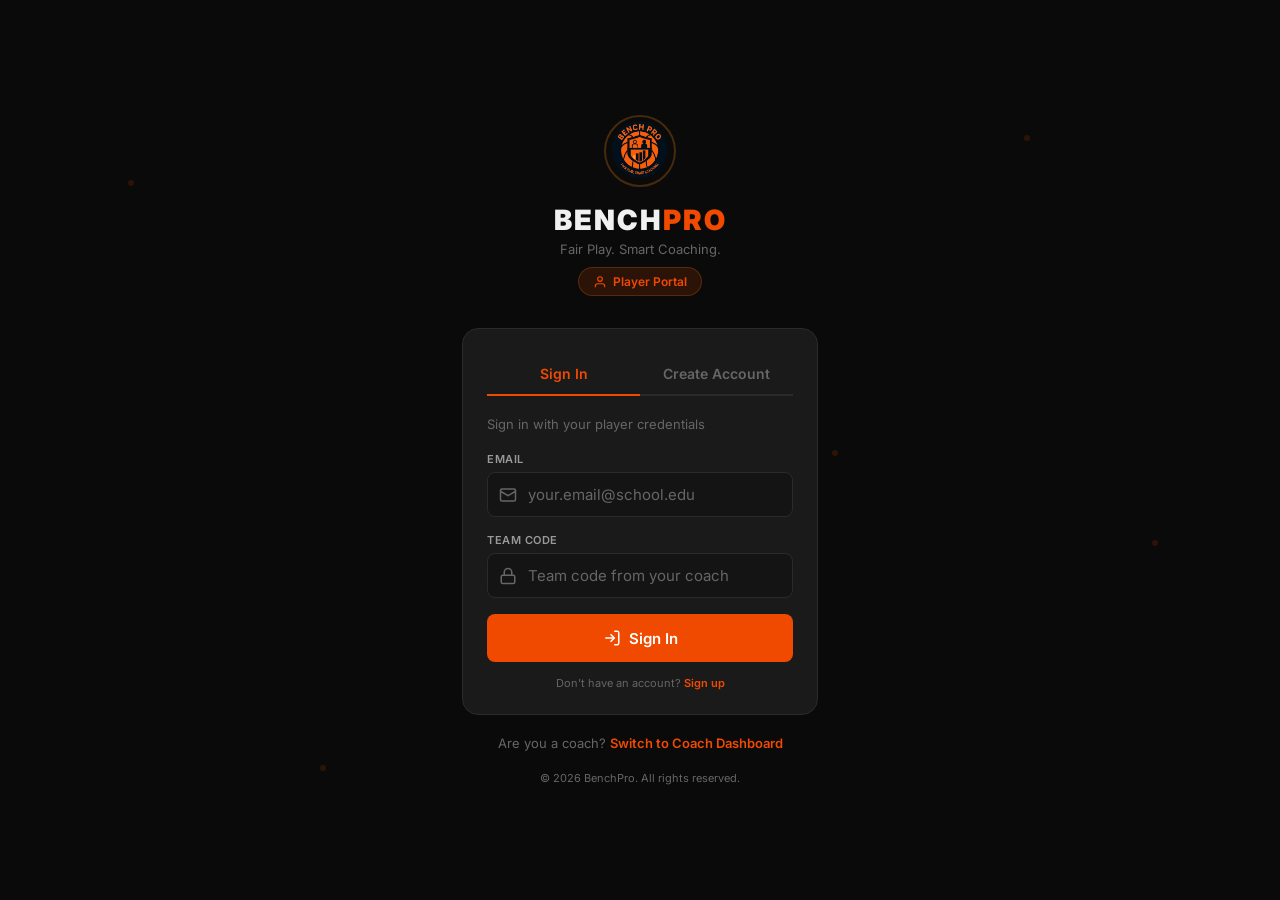
==== student.html @ 5e00ebf6 "Add student/coach view toggle" ====
<!DOCTYPE html>
<html lang="en">

<head>
    <meta charset="UTF-8">
    <meta name="viewport" content="width=device-width, initial-scale=1.0, viewport-fit=cover, user-scalable=no">
    <title>BenchPro — Player View</title>
    <meta name="description"
        content="BenchPro student athlete mobile view. View your stats, upload clips, and receive coaching tips.">
    <meta name="apple-mobile-web-app-capable" content="yes">
    <meta name="apple-mobile-web-app-status-bar-style" content="black-translucent">
    <link rel="stylesheet" href="student.css">
    <link rel="icon" href="minilogo.png" type="image/png">
</head>

<body>

    <!-- ===== AUTH SCREEN ===== -->
    <div class="auth-screen" id="student-auth">
        <div class="auth-particles">
            <div class="particle"></div>
            <div class="particle"></div>
            <div class="particle"></div>
            <div class="particle"></div>
            <div class="particle"></div>
            <div class="particle"></div>
        </div>

        <div class="auth-container">
            <div class="auth-logo">
                <img src="logo.png" alt="BenchPro">
                <h1 class="auth-brand">BENCH<span>PRO</span></h1>
                <p class="auth-tagline">Fair Play. Smart Coaching.</p>
                <div class="auth-role-badge">
                    <svg width="14" height="14" viewBox="0 0 24 24" fill="none" stroke="currentColor" stroke-width="2">
                        <path d="M20 21v-2a4 4 0 00-4-4H8a4 4 0 00-4 4v2"></path>
                        <circle cx="12" cy="7" r="4"></circle>
                    </svg>
                    Player Portal
                </div>
            </div>

            <div class="auth-card">
                <!-- Auth Tabs -->
                <div class="student-auth-tabs">
                    <button class="student-auth-tab active" id="tab-login" onclick="showStudentAuthTab('login')">Sign In</button>
                    <button class="student-auth-tab" id="tab-signup" onclick="showStudentAuthTab('signup')">Create Account</button>
                </div>

                <!-- LOGIN VIEW -->
                <div class="student-auth-view active" id="view-login">
                    <p class="auth-subtitle">Sign in with your player credentials</p>

                    <div class="form-group">
                        <label class="form-label">Email</label>
                        <div class="input-icon-wrap">
                            <svg class="input-icon" viewBox="0 0 24 24" fill="none" stroke="currentColor" stroke-width="2">
                                <rect x="2" y="4" width="20" height="16" rx="2"></rect>
                                <polyline points="22,7 12,13 2,7"></polyline>
                            </svg>
                            <input type="email" class="form-input with-icon" id="student-email"
                                placeholder="your.email@school.edu" autocomplete="email">
                        </div>
                    </div>

                    <div class="form-group">
                        <label class="form-label">Team Code</label>
                        <div class="input-icon-wrap">
                            <svg class="input-icon" viewBox="0 0 24 24" fill="none" stroke="currentColor" stroke-width="2">
                                <rect x="3" y="11" width="18" height="11" rx="2" ry="2"></rect>
                                <path d="M7 11V7a5 5 0 0110 0v4"></path>
                            </svg>
                            <input type="text" class="form-input with-icon" id="student-code"
                                placeholder="Team code from your coach" autocomplete="off">
                        </div>
                    </div>

                    <button class="btn btn-primary" id="student-login-btn" onclick="handleStudentLogin()">
                        <svg width="18" height="18" viewBox="0 0 24 24" fill="none" stroke="currentColor" stroke-width="2">
                            <path d="M15 3h4a2 2 0 012 2v14a2 2 0 01-2 2h-4"></path>
                            <polyline points="10 17 15 12 10 7"></polyline>
                            <line x1="15" y1="12" x2="3" y2="12"></line>
                        </svg>
                        Sign In
                    </button>

                    <p style="text-align:center;font-size:11px;color:var(--text-muted);margin-top:14px;">
                        Don't have an account? <a href="#" onclick="event.preventDefault();showStudentAuthTab('signup')" style="color:var(--orange);text-decoration:none;font-weight:600">Sign up</a>
                    </p>
                </div>

                <!-- SIGNUP VIEW -->
                <div class="student-auth-view" id="view-signup">

                    <!-- Step 1: Account Info -->
                    <div class="signup-step active" id="signup-step-1">
                        <p class="auth-subtitle">Create your player account</p>

                        <div class="form-group">
                            <label class="form-label">Full Name</label>
                            <div class="input-icon-wrap">
                                <svg class="input-icon" viewBox="0 0 24 24" fill="none" stroke="currentColor" stroke-width="2">
                                    <path d="M20 21v-2a4 4 0 00-4-4H8a4 4 0 00-4 4v2"></path>
                                    <circle cx="12" cy="7" r="4"></circle>
                                </svg>
                                <input type="text" class="form-input with-icon" id="signup-name"
                                    placeholder="Marcus James" autocomplete="name">
                            </div>
                        </div>

                        <div class="form-group">
                            <label class="form-label">Email</label>
                            <div class="input-icon-wrap">
                                <svg class="input-icon" viewBox="0 0 24 24" fill="none" stroke="currentColor" stroke-width="2">
                                    <rect x="2" y="4" width="20" height="16" rx="2"></rect>
                                    <polyline points="22,7 12,13 2,7"></polyline>
                                </svg>
                                <input type="email" class="form-input with-icon" id="signup-email"
                                    placeholder="your.email@school.edu" autocomplete="email">
                            </div>
                        </div>

                        <div class="form-group">
                            <label class="form-label">Password</label>
                            <div class="input-icon-wrap">
                                <svg class="input-icon" viewBox="0 0 24 24" fill="none" stroke="currentColor" stroke-width="2">
                                    <rect x="3" y="11" width="18" height="11" rx="2" ry="2"></rect>
                                    <path d="M7 11V7a5 5 0 0110 0v4"></path>
                                </svg>
                                <input type="password" class="form-input with-icon" id="signup-password"
                                    placeholder="Create a password" autocomplete="new-password">
                            </div>
                        </div>

                        <button class="btn btn-primary" onclick="handleStudentSignupStep1()">
                            Continue
                            <svg width="16" height="16" viewBox="0 0 24 24" fill="none" stroke="currentColor" stroke-width="2" style="margin-left:6px">
                                <polyline points="9 18 15 12 9 6"></polyline>
                            </svg>
                        </button>
                    </div>

                    <!-- Step 2: Join Team or Pick Plan -->
                    <div class="signup-step" id="signup-step-2">
                        <p class="auth-subtitle">How would you like to get started?</p>

                        <!-- Option A: Join a team -->
                        <div class="signup-option-card" id="opt-join" onclick="selectSignupOption('join')">
                            <div class="signup-option-icon">
                                <svg width="24" height="24" viewBox="0 0 24 24" fill="none" stroke="currentColor" stroke-width="2">
                                    <path d="M17 21v-2a4 4 0 00-4-4H5a4 4 0 00-4 4v2"></path>
                                    <circle cx="9" cy="7" r="4"></circle>
                                    <path d="M23 21v-2a4 4 0 00-3-3.87"></path>
                                    <path d="M16 3.13a4 4 0 010 7.75"></path>
                                </svg>
                            </div>
                            <div class="signup-option-text">
                                <strong>Join My Team</strong>
                                <span>I have a team code from my coach</span>
                            </div>
                            <div class="signup-option-check"></div>
                        </div>

                        <!-- Option B: Pick a plan -->
                        <div class="signup-option-card" id="opt-plan" onclick="selectSignupOption('plan')">
                            <div class="signup-option-icon">
                                <svg width="24" height="24" viewBox="0 0 24 24" fill="none" stroke="currentColor" stroke-width="2">
                                    <polygon points="12 2 15.09 8.26 22 9.27 17 14.14 18.18 21.02 12 17.77 5.82 21.02 7 14.14 2 9.27 8.91 8.26 12 2"></polygon>
                                </svg>
                            </div>
                            <div class="signup-option-text">
                                <strong>Choose a Plan</strong>
                                <span>Start training on my own</span>
                            </div>
                            <div class="signup-option-check"></div>
                        </div>

                        <!-- Join Team Input (hidden by default) -->
                        <div class="signup-detail-panel" id="join-panel" style="display:none">
                            <div class="form-group" style="margin-bottom:0">
                                <label class="form-label">Team Code</label>
                                <div class="input-icon-wrap">
                                    <svg class="input-icon" viewBox="0 0 24 24" fill="none" stroke="currentColor" stroke-width="2">
                                        <rect x="3" y="11" width="18" height="11" rx="2" ry="2"></rect>
                                        <path d="M7 11V7a5 5 0 0110 0v4"></path>
                                    </svg>
                                    <input type="text" class="form-input with-icon" id="signup-team-code"
                                        placeholder="e.g. HARKER2026" autocomplete="off">
                                </div>
                            </div>
                        </div>

                        <!-- Plan Selection (hidden by default) -->
                        <div class="signup-detail-panel" id="plan-panel" style="display:none">
                            <div class="student-plan-cards">
                                <div class="student-plan-card" id="splan-standard" onclick="selectStudentPlan('standard')">
                                    <div class="student-plan-name">Standard</div>
                                    <div class="student-plan-price">$8.99<span>/mo</span></div>
                                    <ul class="student-plan-perks">
                                        <li>Personal stat tracking</li>
                                        <li>Clip uploads (5/mo)</li>
                                        <li>Coach messages</li>
                                    </ul>
                                </div>
                                <div class="student-plan-card selected" id="splan-elite" onclick="selectStudentPlan('elite')">
                                    <div class="student-plan-popular">BEST VALUE</div>
                                    <div class="student-plan-name">Elite</div>
                                    <div class="student-plan-price">$29.99<span>/mo</span></div>
                                    <ul class="student-plan-perks">
                                        <li>Everything in Standard</li>
                                        <li>Unlimited clip uploads</li>
                                        <li>AI analysis on your clips</li>
                                        <li>Personalized drill plans</li>
                                    </ul>
                                </div>
                            </div>
                        </div>

                        <div class="btn-group">
                            <button class="btn btn-secondary btn-back" onclick="goSignupStep(1)">
                                <svg width="16" height="16" viewBox="0 0 24 24" fill="none" stroke="currentColor" stroke-width="2">
                                    <polyline points="15 18 9 12 15 6"></polyline>
                                </svg>
                                Back
                            </button>
                            <button class="btn btn-primary btn-submit" id="signup-finish-btn" onclick="handleStudentSignupFinish()">
                                Create Account
                                <svg width="16" height="16" viewBox="0 0 24 24" fill="none" stroke="currentColor" stroke-width="2">
                                    <polyline points="20 6 9 17 4 12"></polyline>
                                </svg>
                            </button>
                        </div>
                    </div>
                </div>
            </div>

            <p class="auth-switch" style="text-align:center;margin-top:20px;font-size:13px;color:var(--text-muted)">
                Are you a coach? <a href="fullwebsite.html" style="color:var(--orange);text-decoration:none;font-weight:600">Switch to Coach Dashboard</a>
            </p>
            <p class="auth-footer">&copy; 2026 BenchPro. All rights reserved.</p>
        </div>
    </div>

    <!-- ===== MAIN APP ===== -->
    <div class="app-shell" id="student-app">

        <!-- Top Bar -->
        <div class="top-bar">
            <div class="top-bar-left">
                <img src="logo.png" alt="BP" class="top-bar-logo">
                <span class="top-bar-title" id="top-bar-page-title">BENCHPRO</span>
            </div>
            <div class="top-bar-right">
                <button class="top-bar-btn" onclick="switchTab('messages')" title="Notifications">
                    <svg width="18" height="18" viewBox="0 0 24 24" fill="none" stroke="currentColor" stroke-width="2">
                        <path d="M18 8A6 6 0 006 8c0 7-3 9-3 9h18s-3-2-3-9"></path>
                        <path d="M13.73 21a2 2 0 01-3.46 0"></path>
                    </svg>
                    <span class="notif-dot"></span>
                </button>
                <div class="avatar-sm" onclick="switchTab('profile')">MJ</div>
            </div>
        </div>

        <!-- Page Content -->
        <div class="page-content">

            <!-- ===== HOME TAB ===== -->
            <div class="tab-page active" id="page-home">
                <h1 class="page-title" id="home-title">Hey, Marcus!</h1>
                <p class="page-subtitle">Here's your performance snapshot for this season.</p>

                <!-- Quick Stats (dynamic) -->
                <div class="stats-row" id="home-stats"></div>

                <!-- Shooting Performance (dynamic) -->
                <div class="card">
                    <div class="card-header">
                        <h3>
                            <svg width="16" height="16" viewBox="0 0 24 24" fill="none" stroke="currentColor"
                                stroke-width="2">
                                <circle cx="12" cy="12" r="10"></circle>
                                <circle cx="12" cy="12" r="6"></circle>
                                <circle cx="12" cy="12" r="2"></circle>
                            </svg>
                            Shooting Breakdown
                        </h3>
                        <span class="badge badge-orange">Season</span>
                    </div>
                    <div class="card-body" id="home-shooting"></div>
                </div>

                <!-- Scoring Trend -->
                <div class="card">
                    <div class="card-header">
                        <h3>
                            <svg width="16" height="16" viewBox="0 0 24 24" fill="none" stroke="currentColor"
                                stroke-width="2">
                                <polyline points="22 12 18 12 15 21 9 3 6 12 2 12"></polyline>
                            </svg>
                            Scoring Trend
                        </h3>
                        <span class="badge badge-green">Last 10</span>
                    </div>
                    <div class="card-body">
                        <div class="sparkline-container">
                            <canvas id="trend-canvas"></canvas>
                        </div>
                        <div class="trend-chart-labels">
                            <span>10 games ago</span><span>Latest</span>
                        </div>
                    </div>
                </div>

                <!-- Recent Games (dynamic) -->
                <div class="card">
                    <div class="card-header">
                        <h3>
                            <svg width="16" height="16" viewBox="0 0 24 24" fill="none" stroke="currentColor"
                                stroke-width="2">
                                <rect x="2" y="4" width="20" height="16" rx="2"></rect>
                                <circle cx="12" cy="12" r="3"></circle>
                            </svg>
                            Recent Games
                        </h3>
                    </div>
                    <div class="card-body card-body-list" id="home-games"></div>
                </div>

                <!-- Coach Insights (dynamic) -->
                <div class="card">
                    <div class="card-header">
                        <h3>
                            <svg width="16" height="16" viewBox="0 0 24 24" fill="none" stroke="currentColor"
                                stroke-width="2">
                                <path
                                    d="M9.663 17h4.673M12 3v1m6.364 1.636l-.707.707M21 12h-1M4 12H3m3.343-5.657l-.707-.707m2.828 9.9a5 5 0 117.072 0l-.548.547A3.374 3.374 0 0014 18.469V19a2 2 0 11-4 0v-.531c0-.895-.356-1.754-.988-2.386l-.548-.547z">
                                </path>
                            </svg>
                            Coach Insights
                        </h3>
                        <span class="coach-badge">Coach</span>
                    </div>
                    <div class="card-body card-body-stack" id="home-insights"></div>
                </div>

                <!-- Recommended Drills Preview -->
                <div class="card">
                    <div class="card-header">
                        <h3>
                            <svg width="16" height="16" viewBox="0 0 24 24" fill="none" stroke="currentColor" stroke-width="2">
                                <polygon points="13 2 3 14 12 14 11 22 21 10 12 10 13 2"></polygon>
                            </svg>
                            Today's Drills
                        </h3>
                        <button class="badge badge-orange badge-btn" onclick="switchTab('drills')">View All</button>
                    </div>
                    <div class="card-body card-body-list">
                        <div class="drill-preview-item" onclick="switchTab('drills')">
                            <div class="drill-preview-icon"><svg width="18" height="18" viewBox="0 0 24 24" fill="none" stroke="var(--orange)" stroke-width="2"><circle cx="12" cy="12" r="10"/><path d="M8.56 2.75c4.37 6.03 6.02 9.42 8.03 17.72m2.54-15.38c-3.72 4.35-8.94 5.66-16.88 5.85m19.5 1.9c-3.5-.93-6.63-.82-8.94 0-2.58.92-5.01 2.86-7.44 6.32"/></svg></div>
                            <div class="drill-preview-info">
                                <div class="drill-preview-title">Crossover Speed Dribble</div>
                                <div class="drill-preview-meta">10 min · Ball Handling</div>
                            </div>
                            <span class="badge badge-yellow">Assigned</span>
                        </div>
                        <div class="drill-preview-item" onclick="switchTab('drills')">
                            <div class="drill-preview-icon"><svg width="18" height="18" viewBox="0 0 24 24" fill="none" stroke="var(--orange)" stroke-width="2"><circle cx="12" cy="12" r="10"/><circle cx="12" cy="12" r="6"/><circle cx="12" cy="12" r="2"/></svg></div>
                            <div class="drill-preview-info">
                                <div class="drill-preview-title">Elbow Pull-Up Jumper</div>
                                <div class="drill-preview-meta">15 min · Shooting</div>
                            </div>
                            <span class="badge badge-yellow">Assigned</span>
                        </div>
                    </div>
                </div>
            </div>

            <!-- ===== DRILLS TAB ===== -->
            <div class="tab-page" id="page-drills">
                <h1 class="page-title">Drills</h1>
                <p class="page-subtitle">Recommended drills from your coaching staff based on your performance.</p>

                <!-- Progress Summary -->
                <div class="drill-progress-card">
                    <div class="drill-progress-ring" id="drill-progress-ring">
                        <svg viewBox="0 0 80 80">
                            <circle cx="40" cy="40" r="34" fill="none" stroke="var(--border)" stroke-width="6"/>
                            <circle cx="40" cy="40" r="34" fill="none" stroke="var(--orange)" stroke-width="6"
                                stroke-dasharray="213.6" stroke-dashoffset="160.2" stroke-linecap="round"
                                transform="rotate(-90 40 40)" id="drill-ring-fill"/>
                        </svg>
                        <div class="drill-progress-text" id="drill-progress-text">1/4</div>
                    </div>
                    <div class="drill-progress-info">
                        <div style="font-size:16px;font-weight:700;">This Week</div>
                        <div style="font-size:12px;color:var(--text-muted);margin-top:2px;">1 of 4 drills completed</div>
                        <div style="margin-top:8px;display:flex;gap:6px;">
                            <span class="badge badge-green"><svg width="12" height="12" viewBox="0 0 24 24" fill="none" stroke="currentColor" stroke-width="2" style="vertical-align:-2px"><polygon points="13 2 3 14 12 14 11 22 21 10 12 10 13 2"/></svg> 1 streak</span>
                        </div>
                    </div>
                </div>

                <!-- Active Drills -->
                <div class="card">
                    <div class="card-header">
                        <h3>
                            <svg width="16" height="16" viewBox="0 0 24 24" fill="none" stroke="currentColor" stroke-width="2">
                                <circle cx="12" cy="12" r="10"></circle>
                                <polyline points="12 6 12 12 16 14"></polyline>
                            </svg>
                            Assigned Drills
                        </h3>
                        <span class="badge badge-orange" id="drills-remaining-badge">3 remaining</span>
                    </div>
                    <div class="card-body card-body-flush" id="drills-list">
                    </div>
                </div>

                <!-- Completed Drills -->
                <div class="card">
                    <div class="card-header">
                        <h3>
                            <svg width="16" height="16" viewBox="0 0 24 24" fill="none" stroke="currentColor" stroke-width="2">
                                <polyline points="20 6 9 17 4 12"></polyline>
                            </svg>
                            Completed
                        </h3>
                    </div>
                    <div class="card-body card-body-flush" id="drills-completed-list">
                    </div>
                </div>
            </div>

            <!-- ===== UPLOAD TAB ===== -->
            <div class="tab-page" id="page-upload">
                <h1 class="page-title">Upload Clips</h1>
                <p class="page-subtitle">Upload short game clips for AI analysis. Highlights, plays, or key moments.</p>

                <div class="card">
                    <div class="card-header">
                        <h3>
                            <svg width="16" height="16" viewBox="0 0 24 24" fill="none" stroke="currentColor"
                                stroke-width="2">
                                <path d="M21 15v4a2 2 0 01-2 2H5a2 2 0 01-2-2v-4"></path>
                                <polyline points="17 8 12 3 7 8"></polyline>
                                <line x1="12" y1="3" x2="12" y2="15"></line>
                            </svg>
                            New Clip
                        </h3>
                    </div>
                    <div class="card-body">
                        <div class="upload-zone" id="student-upload-zone" onclick="document.getElementById('clip-file-input').click()">
                            <svg width="40" height="40" viewBox="0 0 24 24" fill="none" stroke="currentColor"
                                stroke-width="1.5">
                                <path
                                    d="M14.5 4h-5L7 7H4a2 2 0 0 0-2 2v9a2 2 0 0 0 2 2h16a2 2 0 0 0 2-2V9a2 2 0 0 0-2-2h-3l-2.5-3z">
                                </path>
                                <circle cx="12" cy="13" r="3"></circle>
                            </svg>
                            <p><span class="highlight">Tap to select</span> your clip</p>
                            <p style="font-size:11px;color:var(--text-muted);margin-top:6px;">MP4, MOV, AVI · Max 500MB
                            </p>
                        </div>
                        <input type="file" id="clip-file-input" style="display:none" accept="video/*"
                            onchange="handleClipFileSelect(this)">
                        <div id="clip-file-info"
                            style="display:none;margin-top:12px;padding:10px 12px;background:rgba(59,130,246,0.1);border:1px solid rgba(59,130,246,0.3);border-radius:var(--radius-sm);align-items:center;gap:8px;flex-wrap:wrap">
                            <svg width="16" height="16" viewBox="0 0 24 24" fill="none" stroke="#3b82f6"
                                stroke-width="2">
                                <path
                                    d="M14.5 4h-5L7 7H4a2 2 0 0 0-2 2v9a2 2 0 0 0 2 2h16a2 2 0 0 0 2-2V9a2 2 0 0 0-2-2h-3l-2.5-3z">
                                </path>
                                <circle cx="12" cy="13" r="3"></circle>
                            </svg>
                            <span id="clip-selected-name" style="font-size:13px;color:var(--text-primary);flex:1"></span>
                            <button type="button" class="btn btn-sm btn-secondary" onclick="clearStudentClipFile()" style="flex-shrink:0">Remove</button>
                        </div>

                        <div class="form-group" style="margin-top:16px;">
                            <label class="form-label">Clip Title</label>
                            <input type="text" class="form-input" id="clip-title-input"
                                placeholder="e.g. Crossover layup Q3, Fast break assist">
                        </div>

                        <div class="upload-progress" id="upload-progress">
                            <div class="upload-progress-header">
                                <div class="upload-progress-name">
                                    <svg width="14" height="14" viewBox="0 0 24 24" fill="none" stroke="var(--orange)"
                                        stroke-width="2">
                                        <path d="M21 15v4a2 2 0 01-2 2H5a2 2 0 01-2-2v-4"></path>
                                        <polyline points="17 8 12 3 7 8"></polyline>
                                        <line x1="12" y1="3" x2="12" y2="15"></line>
                                    </svg>
                                    <span id="upload-file-name"></span>
                                </div>
                                <span class="upload-progress-pct" id="upload-pct">0%</span>
                            </div>
                            <div class="upload-bar">
                                <div class="upload-bar-fill" id="upload-bar-fill"></div>
                            </div>
                        </div>

                        <button class="btn btn-primary" style="margin-top:16px;" onclick="handleUploadClipBtn()">
                            <svg width="18" height="18" viewBox="0 0 24 24" fill="none" stroke="currentColor"
                                stroke-width="2">
                                <path d="M21 15v4a2 2 0 01-2 2H5a2 2 0 01-2-2v-4"></path>
                                <polyline points="17 8 12 3 7 8"></polyline>
                                <line x1="12" y1="3" x2="12" y2="15"></line>
                            </svg>
                            Upload & Analyze
                        </button>
                    </div>
                </div>

                <!-- My Clips -->
                <div class="card">
                    <div class="card-header">
                        <h3>
                            <svg width="16" height="16" viewBox="0 0 24 24" fill="none" stroke="currentColor"
                                stroke-width="2">
                                <path d="M4 11v8a2 2 0 002 2h12a2 2 0 002-2v-8"></path>
                                <path d="m4 11 3.5-6A2 2 0 019.2 4h5.6a2 2 0 011.7 1l3.5 6"></path>
                            </svg>
                            My Clips
                        </h3>
                        <span class="badge badge-blue">3 clips</span>
                    </div>
                    <div class="card-body card-body-list" id="my-clips-list">
                        <!-- Rendered by JS -->
                    </div>
                </div>
            </div>

            <!-- ===== MESSAGES TAB ===== -->
            <div class="tab-page" id="page-messages">
                <div id="message-list-view">
                    <h1 class="page-title">Messages</h1>
                    <p class="page-subtitle">Tips and feedback from your coaching staff.</p>

                    <div class="card">
                        <div class="card-header">
                            <h3>
                                <svg width="16" height="16" viewBox="0 0 24 24" fill="none" stroke="currentColor"
                                    stroke-width="2">
                                    <path d="M21 15a2 2 0 01-2 2H7l-4 4V5a2 2 0 012-2h14a2 2 0 012 2z"></path>
                                </svg>
                                Inbox
                            </h3>
                            <span class="badge badge-orange">From Coach</span>
                        </div>
                        <div class="card-body card-body-list" id="messages-container">
                            <!-- Rendered by JS -->
                        </div>
                    </div>

                    <div style="text-align:center;padding:16px;color:var(--text-muted);font-size:12px;">
                        <svg width="16" height="16" viewBox="0 0 24 24" fill="none" stroke="currentColor"
                            stroke-width="2" style="vertical-align:-3px;margin-right:4px;">
                            <circle cx="12" cy="12" r="10"></circle>
                            <line x1="12" y1="16" x2="12" y2="12"></line>
                            <line x1="12" y1="8" x2="12.01" y2="8"></line>
                        </svg>
                        Messages are read-only. Contact your coach in person for questions.
                    </div>
                </div>

                <div class="message-detail" id="message-detail-view">
                    <!-- Rendered by JS when a message is opened -->
                </div>
            </div>

            <!-- ===== PROFILE TAB ===== -->
            <div class="tab-page" id="page-profile">
                <div class="card" style="margin-bottom:16px">
                    <div class="profile-hero">
                        <div class="profile-avatar">MJ</div>
                        <div class="profile-name">Marcus James</div>
                        <div class="profile-info">#3 · Point Guard</div>
                        <div class="profile-team">
                            <svg width="12" height="12" viewBox="0 0 24 24" fill="none" stroke="currentColor"
                                stroke-width="2">
                                <circle cx="12" cy="12" r="10"></circle>
                                <path d="M2 12h20"></path>
                            </svg>
                            Harker Eagles
                        </div>
                    </div>
                    <div class="card-body">
                        <div class="profile-stats-grid" id="profile-stats"></div>
                    </div>
                </div>

                <div class="settings-group">
                    <div class="settings-group-title">Preferences</div>
                    <div class="settings-item">
                        <div class="settings-item-left">
                            <div class="settings-icon orange">
                                <svg width="16" height="16" viewBox="0 0 24 24" fill="none" stroke="currentColor"
                                    stroke-width="2">
                                    <path d="M18 8A6 6 0 006 8c0 7-3 9-3 9h18s-3-2-3-9"></path>
                                    <path d="M13.73 21a2 2 0 01-3.46 0"></path>
                                </svg>
                            </div>
                            <div>
                                <div class="settings-item-label">Push Notifications</div>
                                <div class="settings-item-desc">Get notified for new messages</div>
                            </div>
                        </div>
                        <label class="toggle">
                            <input type="checkbox" id="notif-toggle" checked onchange="toggleNotifications(this)">
                            <span class="toggle-slider"></span>
                        </label>
                    </div>
                    <div class="settings-item">
                        <div class="settings-item-left">
                            <div class="settings-icon purple">
                                <svg width="16" height="16" viewBox="0 0 24 24" fill="none" stroke="currentColor"
                                    stroke-width="2">
                                    <path d="M21 12.79A9 9 0 1111.21 3 7 7 0 0021 12.79z"></path>
                                </svg>
                            </div>
                            <div>
                                <div class="settings-item-label">Dark Mode</div>
                                <div class="settings-item-desc">Always on</div>
                            </div>
                        </div>
                        <label class="toggle">
                            <input type="checkbox" checked disabled>
                            <span class="toggle-slider"></span>
                        </label>
                    </div>
                </div>

                <div class="settings-group">
                    <div class="settings-group-title">Team</div>
                    <div class="settings-item" onclick="openSettingsModal('team')">
                        <div class="settings-item-left">
                            <div class="settings-icon blue">
                                <svg width="16" height="16" viewBox="0 0 24 24" fill="none" stroke="currentColor"
                                    stroke-width="2">
                                    <path d="M17 21v-2a4 4 0 00-4-4H5a4 4 0 00-4 4v2"></path>
                                    <circle cx="9" cy="7" r="4"></circle>
                                    <path d="M23 21v-2a4 4 0 00-3-3.87"></path>
                                    <path d="M16 3.13a4 4 0 010 7.75"></path>
                                </svg>
                            </div>
                            <div>
                                <div class="settings-item-label">Harker Eagles</div>
                                <div class="settings-item-desc">2025–26 Season</div>
                            </div>
                        </div>
                        <svg class="settings-chevron" width="16" height="16" viewBox="0 0 24 24" fill="none"
                            stroke="currentColor" stroke-width="2">
                            <polyline points="9 18 15 12 9 6"></polyline>
                        </svg>
                    </div>
                    <div class="settings-item" onclick="openSettingsModal('coach')">
                        <div class="settings-item-left">
                            <div class="settings-icon green">
                                <svg width="16" height="16" viewBox="0 0 24 24" fill="none" stroke="currentColor"
                                    stroke-width="2">
                                    <path d="M20 21v-2a4 4 0 00-4-4H8a4 4 0 00-4 4v2"></path>
                                    <circle cx="12" cy="7" r="4"></circle>
                                </svg>
                            </div>
                            <div>
                                <div class="settings-item-label">Coach Wilson</div>
                                <div class="settings-item-desc">Head Coach</div>
                            </div>
                        </div>
                        <svg class="settings-chevron" width="16" height="16" viewBox="0 0 24 24" fill="none"
                            stroke="currentColor" stroke-width="2">
                            <polyline points="9 18 15 12 9 6"></polyline>
                        </svg>
                    </div>
                </div>

                <div class="settings-group">
                    <div class="settings-group-title">Account</div>
                    <div class="settings-item" onclick="openSettingsModal('about')">
                        <div class="settings-item-left">
                            <div class="settings-icon blue">
                                <svg width="16" height="16" viewBox="0 0 24 24" fill="none" stroke="currentColor"
                                    stroke-width="2">
                                    <circle cx="12" cy="12" r="10"></circle>
                                    <line x1="12" y1="16" x2="12" y2="12"></line>
                                    <line x1="12" y1="8" x2="12.01" y2="8"></line>
                                </svg>
                            </div>
                            <div>
                                <div class="settings-item-label">About BenchPro</div>
                                <div class="settings-item-desc">Version 1.0.0</div>
                            </div>
                        </div>
                        <svg class="settings-chevron" width="16" height="16" viewBox="0 0 24 24" fill="none"
                            stroke="currentColor" stroke-width="2">
                            <polyline points="9 18 15 12 9 6"></polyline>
                        </svg>
                    </div>
                    <div class="settings-item" onclick="handleLogout()"
                        style="border-radius:0 0 var(--radius) var(--radius);">
                        <div class="settings-item-left">
                            <div class="settings-icon red">
                                <svg width="16" height="16" viewBox="0 0 24 24" fill="none" stroke="currentColor"
                                    stroke-width="2">
                                    <path d="M9 21H5a2 2 0 01-2-2V5a2 2 0 012-2h4"></path>
                                    <polyline points="16 17 21 12 16 7"></polyline>
                                    <line x1="21" y1="12" x2="9" y2="12"></line>
                                </svg>
                            </div>
                            <div>
                                <div class="settings-item-label" style="color:var(--red);">Log Out</div>
                                <div class="settings-item-desc">marcus@school.edu</div>
                            </div>
                        </div>
                    </div>
                </div>

                <p
                    style="text-align:center;color:var(--text-muted);font-size:11px;margin-top:20px;padding-bottom:20px;">
                    &copy; 2026 BenchPro. Fair Play. Smart Coaching.
                </p>
            </div>

        </div>

        <!-- ===== BOTTOM TAB BAR ===== -->
        <nav class="tab-bar">
            <button class="tab-btn active" data-tab="home" onclick="switchTab('home')">
                <svg viewBox="0 0 24 24" fill="none" stroke="currentColor" stroke-width="2">
                    <path d="M3 9l9-7 9 7v11a2 2 0 01-2 2H5a2 2 0 01-2-2z"></path>
                    <polyline points="9 22 9 12 15 12 15 22"></polyline>
                </svg>
                Home
            </button>
            <button class="tab-btn" data-tab="upload" onclick="switchTab('upload')">
                <svg viewBox="0 0 24 24" fill="none" stroke="currentColor" stroke-width="2">
                    <path d="M21 15v4a2 2 0 01-2 2H5a2 2 0 01-2-2v-4"></path>
                    <polyline points="17 8 12 3 7 8"></polyline>
                    <line x1="12" y1="3" x2="12" y2="15"></line>
                </svg>
                Upload
            </button>
            <button class="tab-btn" data-tab="drills" onclick="switchTab('drills')">
                <svg viewBox="0 0 24 24" fill="none" stroke="currentColor" stroke-width="2">
                    <polygon points="13 2 3 14 12 14 11 22 21 10 12 10 13 2"></polygon>
                </svg>
                Drills
            </button>
            <button class="tab-btn" data-tab="messages" onclick="switchTab('messages')">
                <svg viewBox="0 0 24 24" fill="none" stroke="currentColor" stroke-width="2">
                    <path d="M21 15a2 2 0 01-2 2H7l-4 4V5a2 2 0 012-2h14a2 2 0 012 2z"></path>
                </svg>
                Messages
                <span class="tab-badge" id="msg-badge">2</span>
            </button>
            <button class="tab-btn" data-tab="profile" onclick="switchTab('profile')">
                <svg viewBox="0 0 24 24" fill="none" stroke="currentColor" stroke-width="2">
                    <path d="M20 21v-2a4 4 0 00-4-4H8a4 4 0 00-4 4v2"></path>
                    <circle cx="12" cy="7" r="4"></circle>
                </svg>
                Profile
            </button>
        </nav>

    </div>

    <!-- Settings Modal -->
    <div class="settings-modal-overlay" id="settings-modal-overlay" onclick="closeSettingsModal()">
        <div class="settings-modal" onclick="event.stopPropagation()">
            <div class="settings-modal-header">
                <h3 id="settings-modal-title">Settings</h3>
                <button class="settings-modal-close" onclick="closeSettingsModal()">
                    <svg width="20" height="20" viewBox="0 0 24 24" fill="none" stroke="currentColor" stroke-width="2">
                        <line x1="18" y1="6" x2="6" y2="18"></line>
                        <line x1="6" y1="6" x2="18" y2="18"></line>
                    </svg>
                </button>
            </div>
            <div class="settings-modal-body" id="settings-modal-body"></div>
        </div>
    </div>

    <!-- Game Detail Modal -->
    <div class="game-detail-overlay" id="game-detail-overlay" onclick="if(event.target===this)closeGameDetail()">
        <div class="game-detail-modal">
            <div class="game-detail-header">
                <h3 id="game-detail-title">Game Details</h3>
                <button class="btn-icon" onclick="closeGameDetail()" style="background:none;border:none;cursor:pointer;color:var(--text-secondary)">
                    <svg width="20" height="20" viewBox="0 0 24 24" fill="none" stroke="currentColor" stroke-width="2"><line x1="18" y1="6" x2="6" y2="18"/><line x1="6" y1="6" x2="18" y2="18"/></svg>
                </button>
            </div>
            <div class="game-detail-body" id="game-detail-body"></div>
        </div>
    </div>

    <script src="student.js"></script>
</body>

</html>
---- student.css ----
@import url('https://fonts.googleapis.com/css2?family=Inter:wght@300;400;500;600;700;800;900&display=swap');

:root {
    --bg-primary: #0a0a0a;
    --bg-secondary: #141414;
    --bg-card: #1a1a1a;
    --bg-card-hover: #222;
    --orange: #F04A00;
    --orange-light: #FF6A00;
    --orange-dark: #C03B00;
    --orange-glow: rgba(240, 74, 0, 0.15);
    --orange-glow-strong: rgba(240, 74, 0, 0.3);
    --text-primary: #f0f0f0;
    --text-secondary: #999;
    --text-muted: #666;
    --border: #2a2a2a;
    --border-light: #333;
    --green: #22c55e;
    --red: #ef4444;
    --blue: #3b82f6;
    --yellow: #eab308;
    --purple: #a855f7;
    --radius: 12px;
    --radius-sm: 8px;
    --radius-lg: 16px;
    --transition: 0.25s cubic-bezier(0.4, 0, 0.2, 1);
    --tab-height: 64px;
    --status-bar: 44px;
}

* {
    margin: 0;
    padding: 0;
    box-sizing: border-box;
    -webkit-tap-highlight-color: transparent;
}

html {
    font-size: 16px;
    -webkit-text-size-adjust: 100%;
}

body {
    font-family: 'Inter', -apple-system, BlinkMacSystemFont, sans-serif;
    background: var(--bg-primary);
    color: var(--text-primary);
    overflow-x: hidden;
    min-height: 100vh;
    min-height: 100dvh;
    -webkit-font-smoothing: antialiased;
}

/* ===== SCROLLBAR ===== */
::-webkit-scrollbar {
    width: 0;
    height: 0;
}

/* ===== AUTH SCREEN ===== */
.auth-screen {
    position: fixed;
    inset: 0;
    background: var(--bg-primary);
    display: flex;
    align-items: center;
    justify-content: center;
    z-index: 1000;
    transition: opacity 0.4s ease, visibility 0.4s ease;
}

.auth-screen.hidden {
    opacity: 0;
    visibility: hidden;
    pointer-events: none;
}

.auth-particles {
    position: absolute;
    inset: 0;
    overflow: hidden;
    pointer-events: none;
}

.particle {
    position: absolute;
    width: 6px;
    height: 6px;
    background: var(--orange);
    border-radius: 50%;
    opacity: 0.15;
    animation: particleFloat 12s infinite ease-in-out;
}

.particle:nth-child(1) {
    left: 10%;
    top: 20%;
    animation-delay: 0s;
    animation-duration: 14s;
}

.particle:nth-child(2) {
    left: 80%;
    top: 15%;
    animation-delay: -3s;
    animation-duration: 11s;
}

.particle:nth-child(3) {
    left: 40%;
    top: 70%;
    animation-delay: -5s;
    animation-duration: 16s;
}

.particle:nth-child(4) {
    left: 65%;
    top: 50%;
    animation-delay: -8s;
    animation-duration: 13s;
}

.particle:nth-child(5) {
    left: 25%;
    top: 85%;
    animation-delay: -2s;
    animation-duration: 15s;
}

.particle:nth-child(6) {
    left: 90%;
    top: 60%;
    animation-delay: -6s;
    animation-duration: 12s;
}

@keyframes particleFloat {

    0%,
    100% {
        transform: translate(0, 0) scale(1);
        opacity: 0.15;
    }

    25% {
        transform: translate(20px, -30px) scale(1.3);
        opacity: 0.25;
    }

    50% {
        transform: translate(-15px, -50px) scale(0.8);
        opacity: 0.1;
    }

    75% {
        transform: translate(25px, -20px) scale(1.1);
        opacity: 0.2;
    }
}

.auth-container {
    position: relative;
    z-index: 1;
    width: 100%;
    max-width: 420px;
    padding: 20px;
}

.auth-logo {
    text-align: center;
    margin-bottom: 32px;
}

.auth-logo img {
    width: 72px;
    height: 72px;
    border-radius: 50%;
    margin-bottom: 12px;
    border: 2px solid rgba(212, 115, 26, 0.3);
}

.auth-brand {
    font-size: 28px;
    font-weight: 900;
    letter-spacing: 2px;
    color: var(--text-primary);
}

.auth-brand span {
    color: var(--orange);
}

.auth-tagline {
    color: var(--text-muted);
    font-size: 13px;
    margin-top: 4px;
}

.auth-role-badge {
    display: inline-flex;
    align-items: center;
    gap: 6px;
    margin-top: 10px;
    padding: 6px 14px;
    background: var(--orange-glow);
    border: 1px solid rgba(212, 115, 26, 0.25);
    border-radius: 20px;
    font-size: 12px;
    font-weight: 600;
    color: var(--orange);
}

.auth-card {
    background: var(--bg-card);
    border: 1px solid var(--border);
    border-radius: var(--radius-lg);
    padding: 24px;
}

.auth-card h2 {
    font-size: 20px;
    font-weight: 700;
    margin-bottom: 4px;
}

.auth-card .auth-subtitle {
    color: var(--text-muted);
    font-size: 13px;
    margin-bottom: 20px;
}

.form-group {
    margin-bottom: 16px;
}

.form-label {
    display: block;
    font-size: 11px;
    font-weight: 600;
    color: var(--text-secondary);
    margin-bottom: 6px;
    text-transform: uppercase;
    letter-spacing: 0.5px;
}

.form-input {
    width: 100%;
    padding: 12px 14px;
    background: var(--bg-secondary);
    border: 1px solid var(--border);
    border-radius: var(--radius-sm);
    color: var(--text-primary);
    font-family: inherit;
    font-size: 15px;
    transition: border-color var(--transition);
    outline: none;
}

.form-input:focus {
    border-color: var(--orange);
}

.form-input::placeholder {
    color: var(--text-muted);
}

.input-icon-wrap {
    position: relative;
}

.input-icon {
    position: absolute;
    left: 12px;
    top: 50%;
    transform: translateY(-50%);
    width: 18px;
    height: 18px;
    color: var(--text-muted);
    pointer-events: none;
}

.form-input.with-icon {
    padding-left: 40px;
}

/* Student Auth Tabs & Signup */
.student-auth-tabs {
    display: flex;
    gap: 0;
    margin-bottom: 20px;
    border-bottom: 2px solid var(--border);
}
.student-auth-tab {
    flex: 1;
    padding: 12px;
    background: none;
    border: none;
    color: var(--text-muted);
    font-family: inherit;
    font-size: 14px;
    font-weight: 600;
    cursor: pointer;
    border-bottom: 2px solid transparent;
    margin-bottom: -2px;
    transition: all 0.2s ease;
}
.student-auth-tab.active {
    color: var(--orange);
    border-bottom-color: var(--orange);
}
.student-auth-view {
    display: none;
}
.student-auth-view.active {
    display: block;
}
.signup-step {
    display: none;
}
.signup-step.active {
    display: block;
}

.signup-option-card {
    display: flex;
    align-items: center;
    gap: 12px;
    padding: 14px;
    background: var(--bg-secondary);
    border: 2px solid var(--border);
    border-radius: var(--radius-sm);
    cursor: pointer;
    transition: all 0.2s ease;
    margin-bottom: 8px;
}
.signup-option-card:hover {
    border-color: var(--border-light);
}
.signup-option-card.selected {
    border-color: var(--orange);
    background: rgba(240, 74, 0, 0.05);
}
.signup-option-icon {
    width: 38px;
    height: 38px;
    border-radius: 10px;
    background: rgba(240, 74, 0, 0.1);
    display: flex;
    align-items: center;
    justify-content: center;
    color: var(--orange);
    flex-shrink: 0;
}
.signup-option-text {
    flex: 1;
    display: flex;
    flex-direction: column;
    gap: 2px;
}
.signup-option-text strong {
    font-size: 14px;
    color: var(--text-primary);
}
.signup-option-text span {
    font-size: 12px;
    color: var(--text-muted);
}
.signup-option-check {
    width: 22px;
    height: 22px;
    border-radius: 50%;
    border: 2px solid var(--border);
    flex-shrink: 0;
    transition: all 0.2s ease;
    position: relative;
}
.signup-option-card.selected .signup-option-check {
    border-color: var(--orange);
    background: var(--orange);
}
.signup-option-card.selected .signup-option-check::after {
    content: '';
    position: absolute;
    top: 4px;
    left: 6px;
    width: 6px;
    height: 10px;
    border: solid #fff;
    border-width: 0 2px 2px 0;
    transform: rotate(45deg);
}

.signup-detail-panel {
    background: var(--bg-secondary);
    border: 1px solid var(--border);
    border-radius: var(--radius-sm);
    padding: 14px;
    margin-top: 4px;
    margin-bottom: 8px;
    animation: fadeIn 0.2s ease;
}

.student-plan-cards {
    display: grid;
    grid-template-columns: 1fr 1fr;
    gap: 8px;
}
.student-plan-card {
    background: var(--bg-card);
    border: 2px solid var(--border);
    border-radius: var(--radius-sm);
    padding: 14px 12px;
    cursor: pointer;
    position: relative;
    transition: all 0.2s ease;
}
.student-plan-card:hover {
    border-color: var(--border-light);
}
.student-plan-card.selected {
    border-color: var(--orange);
    box-shadow: 0 0 0 3px rgba(240, 74, 0, 0.15);
}
.student-plan-popular {
    font-size: 8px;
    font-weight: 800;
    letter-spacing: 0.5px;
    color: var(--orange);
    background: rgba(240, 74, 0, 0.1);
    padding: 2px 6px;
    border-radius: 10px;
    display: inline-block;
    margin-bottom: 4px;
}
.student-plan-name {
    font-size: 14px;
    font-weight: 700;
    color: var(--text-primary);
    margin-bottom: 2px;
}
.student-plan-price {
    font-size: 20px;
    font-weight: 800;
    color: var(--orange);
    margin-bottom: 8px;
}
.student-plan-price span {
    font-size: 11px;
    font-weight: 500;
    color: var(--text-muted);
}
.student-plan-perks {
    list-style: none;
    padding: 0;
    margin: 0;
}
.student-plan-perks li {
    font-size: 10px;
    color: var(--text-secondary);
    padding: 2px 0;
    display: flex;
    align-items: flex-start;
    gap: 5px;
    line-height: 1.3;
}
.student-plan-perks li::before {
    content: '';
    width: 4px;
    height: 4px;
    border-radius: 50%;
    background: var(--orange);
    flex-shrink: 0;
    margin-top: 4px;
}
@keyframes fadeIn {
    from { opacity: 0; transform: translateY(-6px); }
    to { opacity: 1; transform: translateY(0); }
}

.btn {
    display: inline-flex;
    align-items: center;
    justify-content: center;
    gap: 8px;
    padding: 12px 20px;
    border-radius: var(--radius-sm);
    font-family: inherit;
    font-size: 15px;
    font-weight: 600;
    cursor: pointer;
    transition: all var(--transition);
    border: none;
    text-decoration: none;
    white-space: nowrap;
    min-height: 48px;
}

.btn-primary {
    background: var(--orange);
    color: #fff;
    width: 100%;
}

.btn-primary:hover,
.btn-primary:active {
    background: var(--orange-light);
    transform: translateY(-1px);
    box-shadow: 0 4px 16px rgba(212, 115, 26, 0.3);
}

.btn-secondary {
    background: var(--bg-card);
    border: 1px solid var(--border);
    color: var(--text-primary);
}

.btn-secondary:active {
    background: var(--bg-card-hover);
}

.btn-sm {
    padding: 8px 14px;
    font-size: 13px;
    min-height: 36px;
}

.auth-footer {
    text-align: center;
    color: var(--text-muted);
    font-size: 11px;
    margin-top: 20px;
}

/* ===== MAIN APP SHELL ===== */
.app-shell {
    display: none;
    flex-direction: column;
    min-height: 100vh;
    min-height: 100dvh;
}

.app-shell.active {
    display: flex;
}

/* ===== TOP BAR ===== */
.top-bar {
    display: flex;
    align-items: center;
    justify-content: space-between;
    padding: 12px 16px;
    background: rgba(10, 10, 10, 0.9);
    backdrop-filter: blur(20px);
    -webkit-backdrop-filter: blur(20px);
    border-bottom: 1px solid var(--border);
    position: sticky;
    top: 0;
    z-index: 50;
}

.top-bar-left {
    display: flex;
    align-items: center;
    gap: 10px;
}

.top-bar-logo {
    width: 32px;
    height: 32px;
    border-radius: 50%;
    object-fit: cover;
}

.top-bar-title {
    font-size: 16px;
    font-weight: 700;
    color: var(--orange);
    letter-spacing: 0.5px;
}

.top-bar-right {
    display: flex;
    align-items: center;
    gap: 8px;
}

.top-bar-btn {
    width: 36px;
    height: 36px;
    display: flex;
    align-items: center;
    justify-content: center;
    border-radius: var(--radius-sm);
    cursor: pointer;
    background: var(--bg-card);
    border: 1px solid var(--border);
    color: var(--text-secondary);
    transition: all var(--transition);
    position: relative;
}

.top-bar-btn:active {
    background: var(--bg-card-hover);
}

.notif-dot {
    position: absolute;
    top: 4px;
    right: 4px;
    width: 8px;
    height: 8px;
    background: var(--orange);
    border-radius: 50%;
    border: 2px solid var(--bg-primary);
}

.avatar-sm {
    width: 32px;
    height: 32px;
    border-radius: 50%;
    background: var(--bg-card);
    color: var(--orange);
    display: flex;
    align-items: center;
    justify-content: center;
    font-weight: 700;
    font-size: 12px;
    border: 2px solid var(--orange);
}

/* ===== PAGE CONTENT ===== */
.page-content {
    flex: 1;
    padding-bottom: calc(var(--tab-height) + env(safe-area-inset-bottom, 0px) + 16px);
    overflow-y: auto;
}

.tab-page {
    display: none;
    padding: 20px 16px;
    animation: fadeIn 0.3s ease;
}

.tab-page.active {
    display: block;
}

@keyframes fadeIn {
    from {
        opacity: 0;
        transform: translateY(8px);
    }

    to {
        opacity: 1;
        transform: translateY(0);
    }
}

.page-title {
    font-size: 24px;
    font-weight: 800;
    margin-bottom: 4px;
}

.page-subtitle {
    color: var(--text-secondary);
    font-size: 13px;
    margin-bottom: 20px;
}

/* ===== STAT CARDS ===== */
.stats-row {
    display: grid;
    grid-template-columns: repeat(2, 1fr);
    gap: 10px;
    margin-bottom: 16px;
}

.stat-card {
    background: var(--bg-card);
    border: 1px solid var(--border);
    border-radius: var(--radius);
    padding: 14px;
    position: relative;
    overflow: hidden;
    transition: all var(--transition);
}

.stat-card:active {
    transform: scale(0.98);
}

.stat-card-icon {
    width: 32px;
    height: 32px;
    border-radius: 6px;
    display: flex;
    align-items: center;
    justify-content: center;
    margin-bottom: 10px;
    font-size: 15px;
}

.stat-card-icon.orange {
    background: var(--orange-glow);
    color: var(--orange);
}

.stat-card-icon.green {
    background: rgba(34, 197, 94, 0.15);
    color: var(--green);
}

.stat-card-icon.blue {
    background: rgba(59, 130, 246, 0.15);
    color: var(--blue);
}

.stat-card-icon.purple {
    background: rgba(168, 85, 247, 0.15);
    color: var(--purple);
}

.stat-label {
    font-size: 11px;
    color: var(--text-secondary);
    font-weight: 500;
    text-transform: uppercase;
    letter-spacing: 0.3px;
}

.stat-value {
    font-size: 24px;
    font-weight: 800;
    margin: 2px 0;
}

.stat-change {
    font-size: 11px;
    font-weight: 600;
}

.stat-change.up {
    color: var(--green);
}

.stat-change.down {
    color: var(--red);
}

/* ===== CARDS ===== */
.card {
    background: var(--bg-card);
    border: 1px solid var(--border);
    border-radius: var(--radius);
    overflow: hidden;
    margin-bottom: 12px;
}

.card-header {
    display: flex;
    align-items: center;
    justify-content: space-between;
    padding: 14px 16px;
    border-bottom: 1px solid var(--border);
}

.card-header h3 {
    font-size: 14px;
    font-weight: 700;
    display: flex;
    align-items: center;
    gap: 6px;
}

.card-body {
    padding: 16px;
}

/* ===== BADGES ===== */
.badge {
    display: inline-flex;
    align-items: center;
    gap: 4px;
    padding: 3px 8px;
    border-radius: 20px;
    font-size: 10px;
    font-weight: 600;
}

.badge-orange {
    background: var(--orange-glow);
    color: var(--orange);
}

.badge-green {
    background: rgba(34, 197, 94, 0.15);
    color: var(--green);
}

.badge-red {
    background: rgba(239, 68, 68, 0.15);
    color: var(--red);
}

.badge-blue {
    background: rgba(59, 130, 246, 0.15);
    color: var(--blue);
}

.badge-yellow {
    background: rgba(234, 179, 8, 0.15);
    color: var(--yellow);
}

.badge-purple {
    background: rgba(168, 85, 247, 0.15);
    color: var(--purple);
}

.badge-xs {
    font-size: 9px;
    padding: 2px 6px;
}

/* ===== INLINE ICON ===== */
.ic {
    width: 16px;
    height: 16px;
    display: inline-block;
    vertical-align: -2px;
}

.ic svg {
    width: 100%;
    height: 100%;
}

/* ===== CARD BODY VARIANTS ===== */
.card-body-list {
    padding: 0 16px;
}

.card-body-flush {
    padding: 0;
}

.card-body-stack {
    display: flex;
    flex-direction: column;
    gap: 10px;
}

/* ===== INSIGHT CARDS ===== */
.insight-card {
    padding: 10px 12px;
    border-radius: var(--radius-sm);
}

.insight-card-title {
    font-size: 12px;
    font-weight: 700;
    margin-bottom: 4px;
    display: flex;
    align-items: center;
    gap: 4px;
}

.insight-card-text {
    font-size: 13px;
    color: var(--text-secondary);
    line-height: 1.5;
}

.insight-card.strength {
    background: rgba(34, 197, 94, 0.08);
    border: 1px solid rgba(34, 197, 94, 0.2);
}

.insight-card.strength .insight-card-title {
    color: var(--green);
}

.insight-card.focus {
    background: rgba(234, 179, 8, 0.08);
    border: 1px solid rgba(234, 179, 8, 0.2);
}

.insight-card.focus .insight-card-title {
    color: var(--yellow);
}

.insight-card.trending {
    background: rgba(59, 130, 246, 0.08);
    border: 1px solid rgba(59, 130, 246, 0.2);
}

.insight-card.trending .insight-card-title {
    color: var(--blue);
}

/* ===== BUTTON UTILITIES ===== */
.btn-full {
    width: 100%;
}

.btn-group {
    display: flex;
    gap: 10px;
    margin-top: 16px;
}

.btn-group .btn-back {
    flex: 1;
}

.btn-group .btn-submit {
    flex: 2;
}

.badge-btn {
    cursor: pointer;
    border: none;
}

/* ===== GAME HISTORY ===== */
.game-item {
    display: flex;
    align-items: center;
    justify-content: space-between;
    padding: 12px 0;
    border-bottom: 1px solid var(--border);
    cursor: pointer;
    transition: background var(--transition);
}

.game-item:last-child {
    border-bottom: none;
}

.game-item:active {
    background: rgba(255, 255, 255, 0.02);
}

.game-item-left {
    display: flex;
    flex-direction: column;
    gap: 4px;
}

.game-item-teams {
    font-size: 14px;
    font-weight: 600;
}

.game-item-date {
    font-size: 11px;
    color: var(--text-muted);
}

.game-item-right {
    display: flex;
    flex-direction: column;
    align-items: flex-end;
    gap: 4px;
}

.game-item-score {
    font-size: 16px;
    font-weight: 800;
}

.game-item-stats {
    font-size: 11px;
    color: var(--text-secondary);
}

/* ===== PERFORMANCE SECTION ===== */
.perf-bar-group {
    margin-bottom: 14px;
}

.perf-bar-label {
    display: flex;
    justify-content: space-between;
    font-size: 12px;
    margin-bottom: 6px;
}

.perf-bar-label span:first-child {
    color: var(--text-secondary);
}

.perf-bar-label span:last-child {
    font-weight: 700;
}

.perf-bar {
    height: 8px;
    background: var(--bg-secondary);
    border-radius: 4px;
    overflow: hidden;
}

.perf-bar-fill {
    height: 100%;
    border-radius: 4px;
    transition: width 0.6s cubic-bezier(0.4, 0, 0.2, 1);
    background: linear-gradient(90deg, var(--orange-dark), var(--orange-light));
}

.perf-bar-fill.green {
    background: linear-gradient(90deg, #16a34a, #22c55e);
}

.perf-bar-fill.blue {
    background: linear-gradient(90deg, #2563eb, #3b82f6);
}

/* ===== SPARKLINE ===== */
.sparkline-container {
    height: 50px;
    position: relative;
    margin: 8px 0;
}

.sparkline-container canvas {
    width: 100%;
    height: 100%;
}

/* ===== UPLOAD SECTION ===== */
.upload-zone {
    border: 2px dashed var(--border);
    border-radius: var(--radius);
    padding: 32px 20px;
    text-align: center;
    cursor: pointer;
    transition: all var(--transition);
}

.upload-zone:active {
    border-color: var(--orange);
    background: var(--orange-glow);
}

.upload-zone svg {
    margin-bottom: 10px;
    color: var(--text-muted);
}

.upload-zone p {
    color: var(--text-secondary);
    font-size: 13px;
}

.upload-zone .highlight {
    color: var(--orange);
    font-weight: 600;
}

.upload-progress {
    display: none;
    margin-top: 12px;
    padding: 12px;
    background: var(--orange-glow);
    border: 1px solid rgba(212, 115, 26, 0.25);
    border-radius: var(--radius-sm);
}

.upload-progress.active {
    display: block;
}

.upload-progress-header {
    display: flex;
    align-items: center;
    justify-content: space-between;
    margin-bottom: 8px;
}

.upload-progress-name {
    font-size: 13px;
    font-weight: 600;
    display: flex;
    align-items: center;
    gap: 6px;
}

.upload-progress-pct {
    font-size: 12px;
    color: var(--orange);
    font-weight: 700;
}

.upload-bar {
    height: 4px;
    background: rgba(212, 115, 26, 0.15);
    border-radius: 2px;
    overflow: hidden;
}

.upload-bar-fill {
    height: 100%;
    background: var(--orange);
    border-radius: 2px;
    width: 0%;
    transition: width 0.3s ease;
}

/* ===== MY CLIPS LIST ===== */
.clip-item {
    display: flex;
    align-items: center;
    gap: 12px;
    padding: 12px 0;
    border-bottom: 1px solid var(--border);
}

.clip-item:last-child {
    border-bottom: none;
}

.clip-thumb {
    width: 56px;
    height: 40px;
    border-radius: 6px;
    background: var(--bg-secondary);
    border: 1px solid var(--border);
    display: flex;
    align-items: center;
    justify-content: center;
    flex-shrink: 0;
    color: var(--text-muted);
    font-size: 16px;
}

.clip-item-info {
    flex: 1;
    min-width: 0;
}

.clip-item-title {
    font-size: 13px;
    font-weight: 600;
    white-space: nowrap;
    overflow: hidden;
    text-overflow: ellipsis;
}

.clip-item-meta {
    font-size: 11px;
    color: var(--text-muted);
    margin-top: 2px;
}

/* ===== MESSAGES ===== */
.message-item {
    padding: 14px 0;
    border-bottom: 1px solid var(--border);
    cursor: pointer;
    transition: background var(--transition);
}

.message-item:last-child {
    border-bottom: none;
}

.message-item:active {
    background: rgba(255, 255, 255, 0.02);
}

.message-item.unread {
    position: relative;
}

.message-item.unread::before {
    content: '';
    position: absolute;
    left: -16px;
    top: 50%;
    transform: translateY(-50%);
    width: 6px;
    height: 6px;
    background: var(--orange);
    border-radius: 50%;
}

.message-header {
    display: flex;
    align-items: center;
    justify-content: space-between;
    margin-bottom: 6px;
}

.message-from {
    font-size: 14px;
    font-weight: 700;
    display: flex;
    align-items: center;
    gap: 6px;
}

.message-time {
    font-size: 11px;
    color: var(--text-muted);
}

.message-category {
    margin-bottom: 6px;
}

.message-preview {
    font-size: 13px;
    color: var(--text-secondary);
    line-height: 1.5;
    display: -webkit-box;
    -webkit-line-clamp: 2;
    line-clamp: 2;
    -webkit-box-orient: vertical;
    overflow: hidden;
}

.message-detail {
    display: none;
    padding: 16px;
    animation: fadeIn 0.2s ease;
}

.message-detail.active {
    display: block;
}

.message-detail-back {
    display: flex;
    align-items: center;
    gap: 6px;
    font-size: 14px;
    color: var(--orange);
    font-weight: 600;
    cursor: pointer;
    background: none;
    border: none;
    font-family: inherit;
    margin-bottom: 16px;
    padding: 0;
}

.message-detail-body {
    font-size: 14px;
    color: var(--text-primary);
    line-height: 1.7;
}

.message-detail-meta {
    margin-top: 16px;
    padding-top: 12px;
    border-top: 1px solid var(--border);
    font-size: 12px;
    color: var(--text-muted);
    display: flex;
    align-items: center;
    gap: 6px;
}

.attached-clip {
    margin-top: 12px;
    padding: 10px 12px;
    background: var(--bg-secondary);
    border: 1px solid var(--border);
    border-radius: var(--radius-sm);
    display: flex;
    align-items: center;
    gap: 10px;
    font-size: 13px;
}

.attached-clip svg {
    color: var(--orange);
    flex-shrink: 0;
}

/* ===== PROFILE ===== */
.profile-hero {
    text-align: center;
    padding: 24px 16px;
    background: linear-gradient(180deg, rgba(212, 115, 26, 0.1) 0%, transparent 100%);
    border-bottom: 1px solid var(--border);
    margin-bottom: 16px;
    border-radius: var(--radius) var(--radius) 0 0;
}

.profile-avatar {
    width: 72px;
    height: 72px;
    border-radius: 50%;
    background: var(--bg-card);
    color: var(--orange);
    display: flex;
    align-items: center;
    justify-content: center;
    font-weight: 800;
    font-size: 24px;
    border: 3px solid var(--orange);
    margin: 0 auto 12px;
}

.profile-name {
    font-size: 20px;
    font-weight: 800;
}

.profile-info {
    font-size: 13px;
    color: var(--text-secondary);
    margin-top: 2px;
}

.profile-team {
    display: inline-flex;
    align-items: center;
    gap: 6px;
    margin-top: 8px;
    padding: 4px 12px;
    background: var(--orange-glow);
    border-radius: 20px;
    font-size: 12px;
    font-weight: 600;
    color: var(--orange);
}

/* ===== PROFILE STATS GRID ===== */
.profile-stats-grid {
    display: grid;
    grid-template-columns: repeat(3, 1fr);
    gap: 8px;
    text-align: center;
}

.profile-stats-grid .stat-big {
    font-size: 20px;
    font-weight: 800;
}

.profile-stats-grid .stat-small {
    font-size: 10px;
    color: var(--text-muted);
    text-transform: uppercase;
}

.settings-group {
    margin-bottom: 16px;
}

.settings-group-title {
    font-size: 11px;
    font-weight: 700;
    color: var(--text-muted);
    text-transform: uppercase;
    letter-spacing: 1px;
    padding: 0 4px;
    margin-bottom: 8px;
}

.settings-item {
    display: flex;
    align-items: center;
    justify-content: space-between;
    padding: 14px 16px;
    background: var(--bg-card);
    border: 1px solid var(--border);
    cursor: pointer;
    transition: background var(--transition);
}

.settings-item:first-of-type {
    border-radius: var(--radius) var(--radius) 0 0;
}

.settings-item:last-of-type {
    border-radius: 0 0 var(--radius) var(--radius);
}

.settings-item:only-of-type {
    border-radius: var(--radius);
}

.settings-item+.settings-item {
    border-top: none;
}

.settings-item:active {
    background: var(--bg-card-hover);
}

.settings-item-left {
    display: flex;
    align-items: center;
    gap: 12px;
}

.settings-icon {
    width: 32px;
    height: 32px;
    border-radius: 6px;
    display: flex;
    align-items: center;
    justify-content: center;
    font-size: 15px;
}

.settings-icon.orange {
    background: var(--orange-glow);
    color: var(--orange);
}

.settings-icon.blue {
    background: rgba(59, 130, 246, 0.15);
    color: var(--blue);
}

.settings-icon.green {
    background: rgba(34, 197, 94, 0.15);
    color: var(--green);
}

.settings-icon.purple {
    background: rgba(168, 85, 247, 0.15);
    color: var(--purple);
}

.settings-icon.red {
    background: rgba(239, 68, 68, 0.15);
    color: var(--red);
}

.settings-item-label {
    font-size: 14px;
    font-weight: 500;
}

.settings-item-desc {
    font-size: 11px;
    color: var(--text-muted);
    margin-top: 1px;
}

/* Toggle Switch */
.toggle {
    position: relative;
    width: 44px;
    height: 26px;
    flex-shrink: 0;
}

.toggle input {
    opacity: 0;
    width: 0;
    height: 0;
}

.toggle-slider {
    position: absolute;
    inset: 0;
    background: var(--border-light);
    border-radius: 13px;
    transition: var(--transition);
    cursor: pointer;
}

.toggle-slider::before {
    content: '';
    position: absolute;
    width: 20px;
    height: 20px;
    left: 3px;
    bottom: 3px;
    background: #fff;
    border-radius: 50%;
    transition: var(--transition);
}

.toggle input:checked+.toggle-slider {
    background: var(--orange);
}

.toggle input:checked+.toggle-slider::before {
    transform: translateX(18px);
}

.settings-chevron {
    color: var(--text-muted);
}

/* ===== BOTTOM TAB BAR ===== */
.tab-bar {
    position: fixed;
    bottom: 0;
    left: 0;
    right: 0;
    height: var(--tab-height);
    display: flex;
    align-items: stretch;
    background: rgba(10, 10, 10, 0.92);
    backdrop-filter: blur(24px);
    -webkit-backdrop-filter: blur(24px);
    border-top: 1px solid var(--border);
    z-index: 100;
    padding-bottom: env(safe-area-inset-bottom, 0);
}

.tab-btn {
    flex: 1;
    display: flex;
    flex-direction: column;
    align-items: center;
    justify-content: center;
    gap: 4px;
    background: none;
    border: none;
    color: var(--text-muted);
    font-family: inherit;
    font-size: 10px;
    font-weight: 600;
    cursor: pointer;
    transition: color var(--transition);
    position: relative;
    padding: 8px 0;
}

.tab-btn svg {
    width: 22px;
    height: 22px;
    transition: all var(--transition);
}

.tab-btn.active {
    color: var(--orange);
}

.tab-btn.active::before {
    content: '';
    position: absolute;
    top: 0;
    left: 50%;
    transform: translateX(-50%);
    width: 24px;
    height: 2px;
    background: var(--orange);
    border-radius: 0 0 2px 2px;
}

.tab-btn .tab-badge {
    position: absolute;
    top: 4px;
    right: 50%;
    transform: translateX(12px);
    min-width: 16px;
    height: 16px;
    padding: 0 4px;
    background: var(--orange);
    color: #fff;
    border-radius: 8px;
    font-size: 9px;
    font-weight: 700;
    display: flex;
    align-items: center;
    justify-content: center;
}

/* ===== TOAST ===== */
.toast {
    position: fixed;
    top: 24px;
    left: 50%;
    transform: translateX(-50%) translateY(-100px);
    background: var(--bg-card);
    border: 1px solid var(--border);
    color: var(--text-primary);
    padding: 12px 20px;
    border-radius: var(--radius);
    font-size: 13px;
    font-weight: 600;
    z-index: 9999;
    display: flex;
    align-items: center;
    gap: 8px;
    box-shadow: 0 8px 32px rgba(0, 0, 0, 0.5);
    transition: transform 0.4s cubic-bezier(0.34, 1.56, 0.64, 1);
    white-space: nowrap;
    max-width: 90%;
}

.toast.show {
    transform: translateX(-50%) translateY(0);
}

/* ===== COACH BADGE ===== */
.coach-badge {
    display: inline-flex;
    align-items: center;
    gap: 4px;
    padding: 2px 8px;
    background: var(--orange-glow);
    border-radius: 4px;
    font-size: 10px;
    font-weight: 700;
    color: var(--orange);
    text-transform: uppercase;
    letter-spacing: 0.5px;
}

/* ===== EMPTY STATE ===== */
.empty-state {
    text-align: center;
    padding: 40px 20px;
    color: var(--text-muted);
}

.empty-state svg {
    margin-bottom: 12px;
    opacity: 0.4;
}

.empty-state p {
    font-size: 13px;
}

/* ===== FORM SELECT ===== */
.form-select {
    width: 100%;
    padding: 12px 14px;
    background: var(--bg-secondary);
    border: 1px solid var(--border);
    border-radius: var(--radius-sm);
    color: var(--text-primary);
    font-family: inherit;
    font-size: 15px;
    transition: border-color var(--transition);
    outline: none;
    cursor: pointer;
    appearance: none;
}

.form-select:focus {
    border-color: var(--orange);
}

/* ===== SEASON TREND CHART ===== */
.trend-chart {
    position: relative;
    height: 60px;
    margin: 8px 0;
}

.trend-chart canvas {
    width: 100% !important;
    height: 100% !important;
}

.trend-chart-labels {
    display: flex;
    justify-content: space-between;
    font-size: 10px;
    color: var(--text-muted);
}

/* ===== SETTINGS MODAL ===== */
.settings-modal-overlay {
    position: fixed;
    inset: 0;
    background: rgba(0, 0, 0, 0.6);
    z-index: 200;
    display: flex;
    align-items: flex-end;
    opacity: 0;
    visibility: hidden;
    transition: opacity 0.3s ease, visibility 0.3s ease;
}

.settings-modal-overlay.active {
    opacity: 1;
    visibility: visible;
}

.settings-modal {
    width: 100%;
    max-height: 80vh;
    background: var(--bg-card);
    border-radius: var(--radius-lg) var(--radius-lg) 0 0;
    border: 1px solid var(--border);
    border-bottom: none;
    overflow-y: auto;
    transform: translateY(100%);
    transition: transform 0.35s cubic-bezier(0.34, 1.56, 0.64, 1);
}

.settings-modal-overlay.active .settings-modal {
    transform: translateY(0);
}

.settings-modal-header {
    display: flex;
    align-items: center;
    justify-content: space-between;
    padding: 16px 20px;
    border-bottom: 1px solid var(--border);
    position: sticky;
    top: 0;
    background: var(--bg-card);
    z-index: 1;
}

.settings-modal-header h3 {
    font-size: 16px;
    font-weight: 700;
}

.settings-modal-close {
    width: 32px;
    height: 32px;
    display: flex;
    align-items: center;
    justify-content: center;
    background: var(--bg-secondary);
    border: 1px solid var(--border);
    border-radius: var(--radius-sm);
    color: var(--text-secondary);
    cursor: pointer;
    transition: all var(--transition);
}

.settings-modal-close:active {
    background: var(--bg-card-hover);
}

.settings-modal-body {
    padding: 20px;
}

.modal-info-row {
    display: flex;
    justify-content: space-between;
    align-items: center;
    padding: 12px 0;
    border-bottom: 1px solid var(--border);
}

.modal-info-row:last-child {
    border-bottom: none;
}

.modal-info-label {
    font-size: 13px;
    color: var(--text-secondary);
}

.modal-info-value {
    font-size: 13px;
    font-weight: 600;
    color: var(--text-primary);
}

.modal-section-title {
    font-size: 11px;
    font-weight: 700;
    color: var(--text-muted);
    text-transform: uppercase;
    letter-spacing: 1px;
    margin-bottom: 12px;
    margin-top: 16px;
}

.modal-section-title:first-child {
    margin-top: 0;
}

/* ===== DRILL CARDS ===== */
.drill-preview-item {
    display: flex;
    align-items: center;
    gap: 12px;
    padding: 12px 0;
    border-bottom: 1px solid var(--border);
    cursor: pointer;
}

.drill-preview-item:last-child {
    border-bottom: none;
}

.drill-preview-item:active {
    opacity: 0.7;
}

.drill-preview-icon {
    width: 40px;
    height: 40px;
    border-radius: var(--radius-sm);
    background: var(--orange-glow);
    display: flex;
    align-items: center;
    justify-content: center;
    font-size: 18px;
    flex-shrink: 0;
}

.drill-preview-info {
    flex: 1;
    min-width: 0;
}

.drill-preview-title {
    font-size: 14px;
    font-weight: 600;
    white-space: nowrap;
    overflow: hidden;
    text-overflow: ellipsis;
}

.drill-preview-meta {
    font-size: 11px;
    color: var(--text-muted);
    margin-top: 2px;
}

.drill-progress-card {
    display: flex;
    align-items: center;
    gap: 16px;
    background: var(--bg-card);
    border: 1px solid var(--border);
    border-radius: var(--radius);
    padding: 16px;
    margin-bottom: 12px;
}

.drill-progress-ring {
    position: relative;
    width: 72px;
    height: 72px;
    flex-shrink: 0;
}

.drill-progress-ring svg {
    width: 100%;
    height: 100%;
}

.drill-progress-text {
    position: absolute;
    inset: 0;
    display: flex;
    align-items: center;
    justify-content: center;
    font-size: 18px;
    font-weight: 800;
    color: var(--orange);
}

.drill-progress-info {
    flex: 1;
}

.drill-card {
    display: flex;
    align-items: center;
    justify-content: space-between;
    padding: 14px 16px;
    border-bottom: 1px solid var(--border);
    cursor: pointer;
    transition: background var(--transition);
}

.drill-card:last-child {
    border-bottom: none;
}

.drill-card:active {
    background: rgba(255, 255, 255, 0.02);
}

.drill-card.completed {
    opacity: 0.6;
}

.drill-card-left {
    display: flex;
    align-items: center;
    gap: 12px;
    flex: 1;
    min-width: 0;
}

.drill-card-icon {
    width: 40px;
    height: 40px;
    border-radius: var(--radius-sm);
    background: var(--bg-secondary);
    display: flex;
    align-items: center;
    justify-content: center;
    font-size: 18px;
    flex-shrink: 0;
}

.drill-card-info {
    flex: 1;
    min-width: 0;
}

.drill-card-title {
    font-size: 14px;
    font-weight: 600;
    white-space: nowrap;
    overflow: hidden;
    text-overflow: ellipsis;
}

.drill-card-meta {
    font-size: 11px;
    color: var(--text-muted);
    margin-top: 2px;
}

/* ===== RESPONSIVE ===== */
@media (min-width: 430px) {
    .auth-container {
        padding: 32px;
    }
}

@media (max-width: 374px) {
    .stats-row {
        grid-template-columns: 1fr;
    }

    .page-title {
        font-size: 20px;
    }

    .tab-btn {
        font-size: 9px;
    }

    .tab-btn svg {
        width: 20px;
        height: 20px;
    }

    .student-plan-cards {
        grid-template-columns: 1fr;
        gap: 8px;
    }

    .student-plan-card {
        padding: 14px;
    }

    .student-plan-price {
        font-size: 18px;
    }

    .auth-container {
        padding: 16px;
    }
}

@media (max-width: 320px) {
    .tab-page {
        padding: 16px 12px;
    }

    .stat-value {
        font-size: 20px;
    }
}

/* ===== SKELETON LOADERS ===== */
.skeleton {
    background: var(--bg-secondary);
    border-radius: var(--radius-sm);
    position: relative;
    overflow: hidden;
}

.skeleton::after {
    content: '';
    position: absolute;
    inset: 0;
    background: linear-gradient(90deg, transparent, rgba(255, 255, 255, 0.04), transparent);
    animation: shimmer 1.5s infinite;
}

@keyframes shimmer {
    0% { transform: translateX(-100%); }
    100% { transform: translateX(100%); }
}

.skeleton-text {
    height: 12px;
    margin-bottom: 6px;
    width: 75%;
}

.skeleton-text.short {
    width: 45%;
}

.skeleton-card {
    height: 60px;
    margin-bottom: 10px;
    border-radius: var(--radius);
}

/* ===== FORM VALIDATION ===== */
.form-input.error {
    border-color: var(--red);
}

.form-input.error:focus {
    border-color: var(--red);
    box-shadow: 0 0 0 3px rgba(239, 68, 68, 0.15);
}

.form-error-msg {
    font-size: 11px;
    color: var(--red);
    margin-top: 4px;
    display: none;
}

.form-error-msg.show {
    display: block;
}

/* ===== FOCUS-VISIBLE ===== */
:focus {
    outline: none;
}

:focus-visible {
    outline: 2px solid var(--orange);
    outline-offset: 2px;
}

.btn:focus-visible,
.top-bar-btn:focus-visible,
.tab-btn:focus-visible,
.settings-item:focus-visible,
.toggle-slider:focus-visible,
.settings-modal-close:focus-visible {
    outline: 2px solid var(--orange);
    outline-offset: 2px;
}

.form-input:focus-visible {
    outline: none;
    border-color: var(--orange);
    box-shadow: 0 0 0 3px rgba(240, 74, 0, 0.15);
}

/* ===== UPLOAD DRAG-AND-DROP ===== */
.upload-zone.dragover {
    border-color: var(--orange);
    background: rgba(240, 74, 0, 0.06);
    transform: scale(1.01);
}

.upload-zone.dragover svg {
    color: var(--orange);
}

/* ===== GAME DETAIL MODAL ===== */
.game-detail-overlay {
    position: fixed;
    inset: 0;
    background: rgba(0, 0, 0, 0.6);
    z-index: 200;
    display: flex;
    align-items: flex-end;
    opacity: 0;
    visibility: hidden;
    transition: opacity 0.3s ease, visibility 0.3s ease;
}

.game-detail-overlay.active {
    opacity: 1;
    visibility: visible;
}

.game-detail-modal {
    width: 100%;
    max-height: 85vh;
    background: var(--bg-card);
    border-radius: var(--radius-lg) var(--radius-lg) 0 0;
    border: 1px solid var(--border);
    border-bottom: none;
    overflow-y: auto;
    transform: translateY(100%);
    transition: transform 0.35s cubic-bezier(0.34, 1.56, 0.64, 1);
}

.game-detail-overlay.active .game-detail-modal {
    transform: translateY(0);
}

.game-detail-header {
    display: flex;
    align-items: center;
    justify-content: space-between;
    padding: 16px 20px;
    border-bottom: 1px solid var(--border);
    position: sticky;
    top: 0;
    background: var(--bg-card);
    z-index: 1;
}

.game-detail-header h3 {
    font-size: 16px;
    font-weight: 700;
}

.game-detail-body {
    padding: 20px;
}

.game-detail-score {
    text-align: center;
    margin-bottom: 20px;
}

.game-detail-score .score-big {
    font-size: 32px;
    font-weight: 900;
    color: var(--orange);
}

.game-detail-score .score-label {
    font-size: 12px;
    color: var(--text-muted);
    margin-top: 4px;
}

.game-detail-stats {
    display: grid;
    grid-template-columns: repeat(3, 1fr);
    gap: 10px;
    margin-bottom: 16px;
}

.game-detail-stat {
    background: var(--bg-secondary);
    border: 1px solid var(--border);
    border-radius: var(--radius-sm);
    padding: 12px;
    text-align: center;
}

.game-detail-stat .val {
    font-size: 20px;
    font-weight: 800;
}

.game-detail-stat .lbl {
    font-size: 10px;
    color: var(--text-muted);
    text-transform: uppercase;
    margin-top: 2px;
}
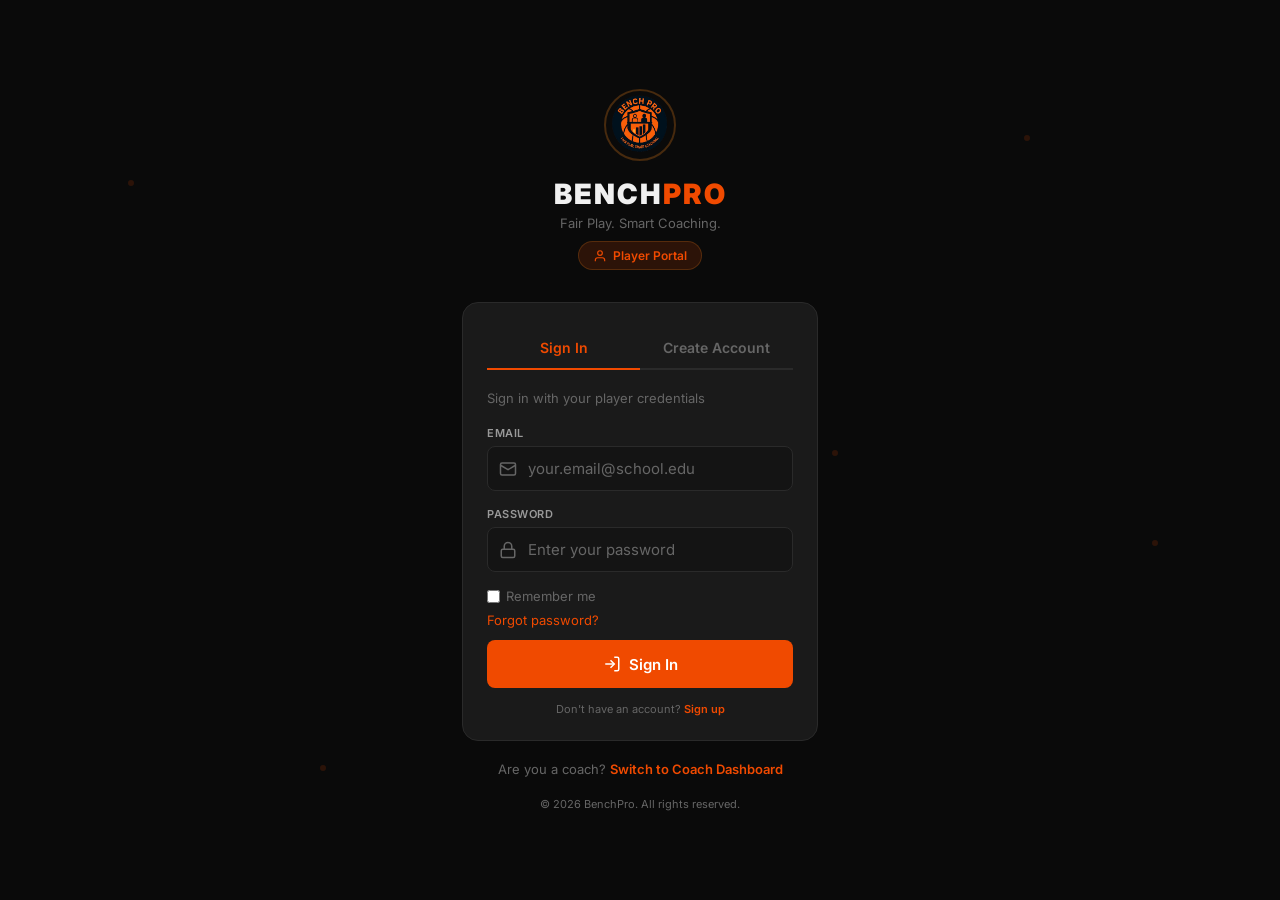
==== commit 2b0534f2: "Added Stripe and OAuth" ====
--- a/student.html
+++ b/student.html
@@ -11,9 +11,15 @@
     <meta name="apple-mobile-web-app-status-bar-style" content="black-translucent">
     <link rel="stylesheet" href="student.css">
     <link rel="icon" href="minilogo.png" type="image/png">
+    <script>
+        (function(){try{var d=localStorage.getItem('student_dark_mode');if(d!==null&&d!=='true'){document.documentElement.setAttribute('data-theme','light');}}catch(e){}})();
+    </script>
 </head>
 
 <body>
+    <script>
+        (function(){try{var d=localStorage.getItem('student_dark_mode');if(d!==null){var darkOn=d==='true';document.body.classList.toggle('light-mode',!darkOn);if(!darkOn)document.documentElement.setAttribute('data-theme','light');}}catch(e){}})();
+    </script>
 
     <!-- ===== AUTH SCREEN ===== -->
     <div class="auth-screen" id="student-auth">
@@ -64,16 +70,23 @@
                     </div>
 
                     <div class="form-group">
-                        <label class="form-label">Team Code</label>
+                        <label class="form-label">Password</label>
                         <div class="input-icon-wrap">
                             <svg class="input-icon" viewBox="0 0 24 24" fill="none" stroke="currentColor" stroke-width="2">
                                 <rect x="3" y="11" width="18" height="11" rx="2" ry="2"></rect>
                                 <path d="M7 11V7a5 5 0 0110 0v4"></path>
                             </svg>
-                            <input type="text" class="form-input with-icon" id="student-code"
-                                placeholder="Team code from your coach" autocomplete="off">
-                        </div>
-                    </div>
+                            <input type="password" class="form-input with-icon" id="student-code"
+                                placeholder="Enter your password" autocomplete="current-password">
+                        </div>
+                    </div>
+
+                    <label style="display:flex;align-items:center;gap:6px;color:var(--text-muted);font-size:13px;cursor:pointer;margin-bottom:8px">
+                        <input type="checkbox" id="student-remember-me" style="accent-color:var(--orange)"> Remember me
+                    </label>
+                    <p style="margin-bottom:12px;font-size:13px">
+                        <a href="/forgot-password" style="color:var(--orange);text-decoration:none">Forgot password?</a>
+                    </p>
 
                     <button class="btn btn-primary" id="student-login-btn" onclick="handleStudentLogin()">
                         <svg width="18" height="18" viewBox="0 0 24 24" fill="none" stroke="currentColor" stroke-width="2">
@@ -216,6 +229,10 @@
                             </div>
                         </div>
 
+                        <label style="display:flex;align-items:center;gap:6px;color:var(--text-muted);font-size:13px;cursor:pointer;margin-bottom:12px">
+                            <input type="checkbox" id="student-signup-remember-me" style="accent-color:var(--orange)"> Keep me signed in on this device
+                        </label>
+
                         <div class="btn-group">
                             <button class="btn btn-secondary btn-back" onclick="goSignupStep(1)">
                                 <svg width="16" height="16" viewBox="0 0 24 24" fill="none" stroke="currentColor" stroke-width="2">
@@ -459,7 +476,7 @@
                                 <circle cx="12" cy="13" r="3"></circle>
                             </svg>
                             <p><span class="highlight">Tap to select</span> your clip</p>
-                            <p style="font-size:11px;color:var(--text-muted);margin-top:6px;">MP4, MOV, AVI · Max 500MB
+                            <p style="font-size:11px;color:var(--text-muted);margin-top:6px;">MP4, MOV, AVI · Max 5GB
                             </p>
                         </div>
                         <input type="file" id="clip-file-input" style="display:none" accept="video/*"
@@ -513,7 +530,7 @@
                     </div>
                 </div>
 
-                <!-- My Clips -->
+                <!-- My Clips / Analysis History -->
                 <div class="card">
                     <div class="card-header">
                         <h3>
@@ -524,10 +541,10 @@
                             </svg>
                             My Clips
                         </h3>
-                        <span class="badge badge-blue">3 clips</span>
+                        <span class="badge badge-blue" id="student-clips-badge">0 clips</span>
                     </div>
                     <div class="card-body card-body-list" id="my-clips-list">
-                        <!-- Rendered by JS -->
+                        <!-- Rendered by loadStudentClips -->
                     </div>
                 </div>
             </div>
@@ -622,11 +639,11 @@
                             </div>
                             <div>
                                 <div class="settings-item-label">Dark Mode</div>
-                                <div class="settings-item-desc">Always on</div>
+                                <div class="settings-item-desc">Use dark theme</div>
                             </div>
                         </div>
                         <label class="toggle">
-                            <input type="checkbox" checked disabled>
+                            <input type="checkbox" id="student-dark-mode-toggle" checked onchange="toggleStudentDarkMode(this.checked)">
                             <span class="toggle-slider"></span>
                         </label>
                     </div>
@@ -795,6 +812,27 @@
         </div>
     </div>
 
+    <!-- Analysis Indicator (top corner, non-blocking) -->
+    <div class="analysis-indicator" id="student-analysis-indicator">
+        <div class="analysis-indicator-inner">
+            <div class="analysis-indicator-header">
+                <div class="analysis-indicator-icon">
+                    <svg viewBox="0 0 24 24" width="16" height="16" fill="none" stroke="currentColor" stroke-width="2">
+                        <path d="M12 2a4 4 0 014 4c0 1.1-.9 2-2 2h-4a2 2 0 01-2-2 4 4 0 014-4z" />
+                        <circle cx="12" cy="16" r="4" />
+                        <path d="M12 12v4" />
+                    </svg>
+                </div>
+                <span class="analysis-indicator-title" id="student-analysis-indicator-title">Analyzing...</span>
+                <span class="analysis-indicator-pct" id="student-analysis-indicator-pct">0%</span>
+            </div>
+            <div class="analysis-indicator-bar">
+                <div class="analysis-indicator-fill" id="student-analysis-progress-fill"></div>
+            </div>
+            <div class="analysis-indicator-stage" id="student-analysis-progress-label">Uploading...</div>
+        </div>
+    </div>
+
     <script src="student.js"></script>
 </body>
 
--- a/student.css
+++ b/student.css
@@ -28,6 +28,20 @@
     --status-bar: 44px;
 }
 
+/* ===== LIGHT MODE ===== */
+html[data-theme="light"],
+body.light-mode {
+    --bg-primary: #f5f5f5;
+    --bg-secondary: #ffffff;
+    --bg-card: #ffffff;
+    --bg-card-hover: #f0f0f0;
+    --text-primary: #1a1a1a;
+    --text-secondary: #555;
+    --text-muted: #888;
+    --border: #e5e5e5;
+    --border-light: #ddd;
+}
+
 * {
     margin: 0;
     padding: 0;
@@ -48,6 +62,7 @@
     min-height: 100vh;
     min-height: 100dvh;
     -webkit-font-smoothing: antialiased;
+    transition: background 0.25s ease, color 0.25s ease;
 }
 
 /* ===== SCROLLBAR ===== */
@@ -2168,4 +2183,164 @@
     color: var(--text-muted);
     text-transform: uppercase;
     margin-top: 2px;
+}
+
+/* ===== ANALYSIS INDICATOR (top corner, non-blocking) ===== */
+.analysis-indicator {
+    position: fixed;
+    top: 56px;
+    right: 16px;
+    z-index: 9999;
+    display: none;
+    min-width: 240px;
+    max-width: 300px;
+}
+
+.analysis-indicator.show {
+    display: block;
+}
+
+.analysis-indicator-inner {
+    background: var(--bg-secondary);
+    border: 1px solid var(--border);
+    border-radius: 12px;
+    padding: 12px 16px;
+    box-shadow: 0 8px 32px rgba(0, 0, 0, 0.4);
+}
+
+.analysis-indicator-header {
+    display: flex;
+    align-items: center;
+    gap: 8px;
+    margin-bottom: 8px;
+}
+
+.analysis-indicator-icon {
+    width: 28px;
+    height: 28px;
+    border-radius: 50%;
+    background: rgba(240, 74, 0, 0.15);
+    display: flex;
+    align-items: center;
+    justify-content: center;
+    color: var(--orange);
+    animation: student-analysis-pulse 2s ease-in-out infinite;
+}
+
+@keyframes student-analysis-pulse {
+    0%, 100% { opacity: 1; }
+    50% { opacity: 0.7; }
+}
+
+.analysis-indicator-title {
+    flex: 1;
+    font-size: 13px;
+    font-weight: 600;
+    color: var(--text-primary);
+    overflow: hidden;
+    text-overflow: ellipsis;
+    white-space: nowrap;
+}
+
+.analysis-indicator-pct {
+    font-size: 12px;
+    font-weight: 700;
+    color: var(--orange);
+}
+
+.analysis-indicator-bar {
+    height: 4px;
+    background: var(--bg-primary);
+    border-radius: 2px;
+    overflow: hidden;
+    margin-bottom: 6px;
+}
+
+.analysis-indicator-fill {
+    height: 100%;
+    width: 0%;
+    background: linear-gradient(90deg, var(--orange), var(--orange-light));
+    border-radius: 2px;
+    transition: width 0.5s ease;
+}
+
+.analysis-indicator-stage {
+    font-size: 11px;
+    color: var(--text-muted);
+}
+
+/* Analysis entry (for My Clips / Analysis History) */
+.analysis-entry {
+    background: var(--bg-card);
+    border: 1px solid var(--border);
+    border-radius: var(--radius-sm);
+    padding: 14px 16px;
+    margin-bottom: 10px;
+    display: flex;
+    align-items: center;
+    gap: 12px;
+    flex-wrap: wrap;
+}
+
+.analysis-entry-icon.video svg {
+    color: var(--orange);
+}
+
+.analysis-entry-info {
+    flex: 1;
+    min-width: 0;
+}
+
+.analysis-entry-info h4 {
+    font-size: 14px;
+    font-weight: 700;
+    margin-bottom: 4px;
+}
+
+.analysis-entry-meta {
+    font-size: 11px;
+    color: var(--text-muted);
+    display: flex;
+    gap: 8px;
+    align-items: center;
+}
+
+.analysis-entry-actions {
+    display: flex;
+    align-items: center;
+    gap: 8px;
+    flex-shrink: 0;
+}
+
+.analysis-entry-detail {
+    width: 100%;
+    padding-top: 12px;
+    margin-top: 12px;
+    border-top: 1px solid var(--border);
+    display: none;
+}
+
+.analysis-entry-detail.show {
+    display: block;
+}
+
+.btn-icon {
+    width: 32px;
+    height: 32px;
+    padding: 0;
+    display: inline-flex;
+    align-items: center;
+    justify-content: center;
+    background: transparent;
+    border: 1px solid var(--border);
+    border-radius: var(--radius-sm);
+    color: var(--text-secondary);
+    cursor: pointer;
+    transition: var(--transition);
+}
+
+.btn-icon:hover {
+    color: var(--text-primary);
+    border-color: var(--border-light);
+    background: var(--bg-card-hover);
 }
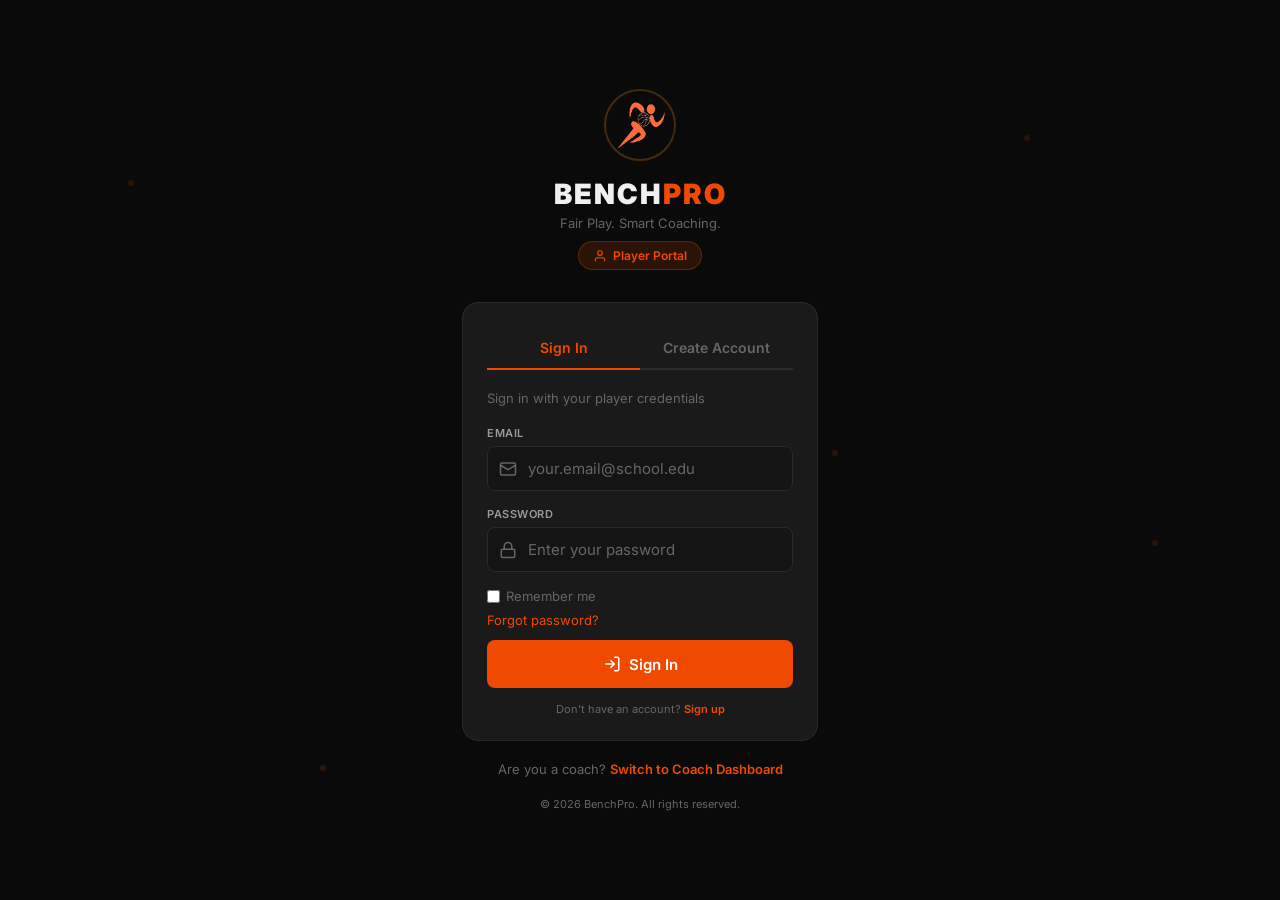
==== commit fb307fbd: "Add Render deployment config" ====
--- a/student.html
+++ b/student.html
@@ -252,7 +252,7 @@
             </div>
 
             <p class="auth-switch" style="text-align:center;margin-top:20px;font-size:13px;color:var(--text-muted)">
-                Are you a coach? <a href="fullwebsite.html" style="color:var(--orange);text-decoration:none;font-weight:600">Switch to Coach Dashboard</a>
+                Are you a coach? <a href="/" style="color:var(--orange);text-decoration:none;font-weight:600">Switch to Coach Dashboard</a>
             </p>
             <p class="auth-footer">&copy; 2026 BenchPro. All rights reserved.</p>
         </div>
@@ -361,7 +361,24 @@
                     <div class="card-body card-body-stack" id="home-insights"></div>
                 </div>
 
-                <!-- Recommended Drills Preview -->
+                <!-- Challenges Preview -->
+                <div class="card" id="home-challenges-preview">
+                    <div class="card-header">
+                        <h3>
+                            <svg width="16" height="16" viewBox="0 0 24 24" fill="none" stroke="currentColor" stroke-width="2">
+                                <circle cx="12" cy="12" r="10"></circle>
+                                <path d="M12 6v6l4 2"></path>
+                            </svg>
+                            Challenges
+                        </h3>
+                        <button class="badge badge-orange badge-btn" onclick="switchTab('challenges')">View All</button>
+                    </div>
+                    <div class="card-body card-body-list" id="home-challenges-list">
+                        <div style="text-align:center;padding:16px;color:var(--text-muted);font-size:13px">Loading...</div>
+                    </div>
+                </div>
+
+                <!-- Today's Drills -->
                 <div class="card">
                     <div class="card-header">
                         <h3>
@@ -549,6 +566,109 @@
                 </div>
             </div>
 
+            <!-- ===== CHALLENGES TAB ===== -->
+            <div class="tab-page" id="page-challenges">
+                <h1 class="page-title">Challenges</h1>
+                <p class="page-subtitle">Complete challenges, earn XP, and climb the leaderboard.</p>
+
+                <!-- Weekly Winner Spotlight -->
+                <div class="weekly-winner-spotlight" id="weekly-winner-spotlight" style="display:none">
+                    <div class="weekly-winner-crown">⭐</div>
+                    <div class="weekly-winner-content">
+                        <div class="weekly-winner-label">Weekly Champion</div>
+                        <div class="weekly-winner-name" id="weekly-winner-name"></div>
+                        <div class="weekly-winner-xp" id="weekly-winner-xp"></div>
+                    </div>
+                </div>
+
+                <!-- Rivalry Hints -->
+                <div class="rivalry-hints" id="rivalry-hints" style="display:none">
+                    <div class="rivalry-hint ahead" id="rivalry-ahead"></div>
+                    <div class="rivalry-hint behind" id="rivalry-behind"></div>
+                </div>
+
+                <!-- Streaks -->
+                <div class="card" style="margin-bottom:16px">
+                    <div class="card-header">
+                        <h3>🔥 Streaks</h3>
+                        <span class="badge badge-orange">Keep it going!</span>
+                    </div>
+                    <div class="card-body" id="student-streaks">
+                        <div style="text-align:center;padding:16px;color:var(--text-muted);font-size:13px">Loading...</div>
+                    </div>
+                </div>
+
+                <!-- XP & Level Summary -->
+                <div class="player-xp-card" id="player-xp-summary">
+                    <div class="xp-flair-badge" id="xp-flair">🌱</div>
+                    <div class="xp-level-badge" id="xp-level">Lv.1</div>
+                    <div class="xp-info">
+                        <div class="xp-total" id="xp-total">0 XP</div>
+                        <div class="xp-badges" id="xp-badges"></div>
+                    </div>
+                </div>
+
+                <!-- Skill Trees -->
+                <div class="card" style="margin-bottom:16px">
+                    <div class="card-header">
+                        <h3>🎮 Skill Trees</h3>
+                        <span class="badge badge-blue">Level up like a game</span>
+                    </div>
+                    <div class="card-body" id="student-skill-trees">
+                        <div style="text-align:center;padding:16px;color:var(--text-muted);font-size:13px">Loading...</div>
+                    </div>
+                </div>
+
+                <!-- Active Challenges -->
+                <div class="card">
+                    <div class="card-header">
+                        <h3>
+                            <svg width="16" height="16" viewBox="0 0 24 24" fill="none" stroke="currentColor" stroke-width="2">
+                                <circle cx="12" cy="12" r="10"></circle>
+                                <path d="M12 6v6l4 2"></path>
+                            </svg>
+                            Active Challenges
+                        </h3>
+                    </div>
+                    <div class="card-body card-body-flush" id="student-challenges-list">
+                        <div style="text-align:center;padding:24px;color:var(--text-muted);font-size:13px">Loading challenges...</div>
+                    </div>
+                </div>
+
+                <!-- Leaderboard -->
+                <div class="card">
+                    <div class="card-header">
+                        <h3>
+                            <svg width="16" height="16" viewBox="0 0 24 24" fill="none" stroke="currentColor" stroke-width="2">
+                                <line x1="12" y1="20" x2="12" y2="10"></line>
+                                <line x1="18" y1="20" x2="18" y2="4"></line>
+                                <line x1="6" y1="20" x2="6" y2="16"></line>
+                            </svg>
+                            Team Leaderboard
+                        </h3>
+                    </div>
+                    <div class="card-body" id="student-leaderboard">
+                        <div style="text-align:center;padding:24px;color:var(--text-muted);font-size:13px">Loading leaderboard...</div>
+                    </div>
+                </div>
+
+                <!-- Hustle Leaderboard -->
+                <div class="card">
+                    <div class="card-header">
+                        <h3>
+                            <svg width="16" height="16" viewBox="0 0 24 24" fill="none" stroke="currentColor" stroke-width="2">
+                                <path d="M12 22s8-4 8-10V5l-8-3-8 3v7c0 6 8 10 8 10z"></path>
+                            </svg>
+                            Hustle Leaderboard
+                        </h3>
+                        <span class="badge badge-green">Effort stats</span>
+                    </div>
+                    <div class="card-body" id="student-hustle-leaderboard">
+                        <div style="text-align:center;padding:24px;color:var(--text-muted);font-size:13px">Loading...</div>
+                    </div>
+                </div>
+            </div>
+
             <!-- ===== MESSAGES TAB ===== -->
             <div class="tab-page" id="page-messages">
                 <div id="message-list-view">
@@ -605,6 +725,19 @@
                     </div>
                     <div class="card-body">
                         <div class="profile-stats-grid" id="profile-stats"></div>
+                    </div>
+                </div>
+
+                <div class="card" style="margin-bottom:16px">
+                    <div class="card-header">
+                        <h3>Profile Flair</h3>
+                        <span class="badge badge-orange">Unlock by leveling up</span>
+                    </div>
+                    <div class="card-body">
+                        <p style="font-size:13px;color:var(--text-muted);margin-bottom:12px">Show off your progress with flair. Unlock new flairs as you level up.</p>
+                        <div class="flair-grid" id="flair-grid">
+                            <div style="padding:24px;text-align:center;color:var(--text-muted);font-size:13px">Loading flairs...</div>
+                        </div>
                     </div>
                 </div>
 
@@ -765,6 +898,13 @@
                 </svg>
                 Drills
             </button>
+            <button class="tab-btn" data-tab="challenges" onclick="switchTab('challenges')">
+                <svg viewBox="0 0 24 24" fill="none" stroke="currentColor" stroke-width="2">
+                    <circle cx="12" cy="12" r="10"></circle>
+                    <path d="M12 6v6l4 2"></path>
+                </svg>
+                Challenges
+            </button>
             <button class="tab-btn" data-tab="messages" onclick="switchTab('messages')">
                 <svg viewBox="0 0 24 24" fill="none" stroke="currentColor" stroke-width="2">
                     <path d="M21 15a2 2 0 01-2 2H7l-4 4V5a2 2 0 012-2h14a2 2 0 012 2z"></path>
@@ -799,6 +939,36 @@
         </div>
     </div>
 
+    <!-- Challenge Progress Modal -->
+    <div class="challenge-modal-overlay" id="challenge-progress-modal" onclick="if(event.target===this)closeChallengeProgressModal()">
+        <div class="modal" style="max-width:400px">
+            <div class="modal-header">
+                <h3 id="challenge-progress-title">Submit Progress</h3>
+                <button class="btn-icon" onclick="closeChallengeProgressModal()" style="background:none;border:none;cursor:pointer;color:var(--text-secondary)">
+                    <svg width="20" height="20" viewBox="0 0 24 24" fill="none" stroke="currentColor" stroke-width="2"><line x1="18" y1="6" x2="6" y2="18"/><line x1="6" y1="6" x2="18" y2="18"/></svg>
+                </button>
+            </div>
+            <div class="modal-body">
+                <p id="challenge-progress-desc" style="color:var(--text-muted);font-size:13px;margin-bottom:12px"></p>
+                <div class="form-group">
+                    <label class="form-label">Progress Value</label>
+                    <input type="number" class="form-input" id="challenge-progress-value" min="0" step="0.1" placeholder="e.g. 150 shots">
+                </div>
+                <div class="form-group">
+                    <label class="form-label">Note (optional)</label>
+                    <input type="text" class="form-input" id="challenge-progress-note" placeholder="e.g. Made 150 at practice">
+                </div>
+                <button class="btn btn-primary" style="width:100%" onclick="submitChallengeProgress()">Submit Progress</button>
+            </div>
+        </div>
+    </div>
+
+    <!-- XP Toast (animated) -->
+    <div id="xp-toast" class="xp-toast" style="display:none">
+        <span class="xp-toast-icon">🔥</span>
+        <span class="xp-toast-text" id="xp-toast-text">+100 XP — Challenge Complete!</span>
+    </div>
+
     <!-- Game Detail Modal -->
     <div class="game-detail-overlay" id="game-detail-overlay" onclick="if(event.target===this)closeGameDetail()">
         <div class="game-detail-modal">
--- a/student.css
+++ b/student.css
@@ -2086,6 +2086,399 @@
     color: var(--orange);
 }
 
+/* ===== CHALLENGES ===== */
+.weekly-winner-spotlight {
+    display: flex;
+    align-items: center;
+    gap: 16px;
+    padding: 16px 20px;
+    background: linear-gradient(135deg, rgba(234, 179, 8, 0.15) 0%, rgba(234, 179, 8, 0.05) 100%);
+    border: 1px solid rgba(234, 179, 8, 0.4);
+    border-radius: var(--radius);
+    margin-bottom: 16px;
+}
+
+.weekly-winner-crown {
+    font-size: 36px;
+    line-height: 1;
+}
+
+.weekly-winner-content {
+    flex: 1;
+}
+
+.weekly-winner-label {
+    font-size: 11px;
+    font-weight: 700;
+    text-transform: uppercase;
+    color: var(--yellow);
+    letter-spacing: 0.5px;
+}
+
+.weekly-winner-name {
+    font-size: 18px;
+    font-weight: 800;
+    margin-top: 2px;
+}
+
+.weekly-winner-xp {
+    font-size: 12px;
+    color: var(--text-muted);
+    margin-top: 2px;
+}
+
+.rivalry-hints {
+    display: flex;
+    flex-direction: column;
+    gap: 8px;
+    margin-bottom: 16px;
+}
+
+.rivalry-hint {
+    padding: 10px 14px;
+    border-radius: var(--radius-sm);
+    font-size: 13px;
+    font-weight: 600;
+}
+
+.rivalry-hint.ahead {
+    background: rgba(239, 68, 68, 0.1);
+    border: 1px solid rgba(239, 68, 68, 0.3);
+    color: #f87171;
+}
+
+.rivalry-hint.behind {
+    background: rgba(34, 197, 94, 0.1);
+    border: 1px solid rgba(34, 197, 94, 0.3);
+    color: #4ade80;
+}
+
+.player-xp-card {
+    display: flex;
+    align-items: center;
+    gap: 16px;
+    padding: 16px 20px;
+    background: linear-gradient(135deg, var(--orange-glow) 0%, rgba(240, 74, 0, 0.05) 100%);
+    border: 1px solid var(--orange-glow-strong);
+    border-radius: var(--radius);
+    margin-bottom: 20px;
+}
+
+.xp-flair-badge {
+    font-size: 28px;
+    line-height: 1;
+}
+
+.xp-level-badge {
+    font-size: 24px;
+    font-weight: 900;
+    color: var(--orange);
+    min-width: 56px;
+    text-align: center;
+}
+
+.xp-info {
+    flex: 1;
+}
+
+.xp-total {
+    font-size: 18px;
+    font-weight: 700;
+}
+
+.xp-badges {
+    display: flex;
+    gap: 6px;
+    margin-top: 6px;
+}
+
+.xp-badge {
+    font-size: 18px;
+}
+
+.student-challenge-item {
+    padding: 16px 20px;
+    border-bottom: 1px solid var(--border);
+}
+
+.student-challenge-item:last-child {
+    border-bottom: none;
+}
+
+.student-challenge-item.completed {
+    background: rgba(34, 197, 94, 0.05);
+}
+
+.student-challenge-header {
+    display: flex;
+    justify-content: space-between;
+    align-items: center;
+    margin-bottom: 6px;
+}
+
+.student-challenge-type {
+    font-size: 11px;
+    font-weight: 600;
+    text-transform: uppercase;
+    color: var(--orange);
+}
+
+.student-challenge-xp {
+    font-size: 12px;
+    font-weight: 700;
+    color: var(--green);
+}
+
+.student-challenge-title {
+    font-size: 15px;
+    font-weight: 700;
+    margin-bottom: 4px;
+}
+
+.student-challenge-desc {
+    font-size: 13px;
+    color: var(--text-muted);
+    margin-bottom: 12px;
+    line-height: 1.4;
+}
+
+.student-challenge-progress {
+    margin-bottom: 12px;
+}
+
+.student-challenge-progress .progress-bar {
+    height: 8px;
+    background: var(--bg-secondary);
+    border-radius: 4px;
+    overflow: hidden;
+    margin-bottom: 6px;
+}
+
+.student-challenge-progress .progress-fill {
+    height: 100%;
+    background: linear-gradient(90deg, var(--orange-dark), var(--orange));
+    border-radius: 4px;
+    transition: width 0.3s ease;
+}
+
+.student-challenge-progress .progress-labels {
+    display: flex;
+    justify-content: space-between;
+    font-size: 11px;
+    color: var(--text-muted);
+}
+
+.leaderboard-row {
+    display: flex;
+    align-items: center;
+    gap: 10px;
+    padding: 10px 16px;
+    border-bottom: 1px solid var(--border);
+    font-size: 13px;
+}
+
+.leaderboard-row:last-child {
+    border-bottom: none;
+}
+
+.leaderboard-rank {
+    font-weight: 800;
+    color: var(--orange);
+    min-width: 24px;
+}
+
+.leaderboard-name {
+    flex: 1;
+}
+
+.leaderboard-xp {
+    font-weight: 700;
+    color: var(--green);
+}
+
+.leaderboard-level {
+    font-size: 11px;
+    color: var(--text-muted);
+    background: var(--bg-secondary);
+    padding: 2px 6px;
+    border-radius: 4px;
+}
+
+.leaderboard-badges {
+    display: flex;
+    gap: 2px;
+}
+
+.leaderboard-flair {
+    font-size: 16px;
+    min-width: 24px;
+    text-align: center;
+}
+
+.leaderboard-row.weekly-winner-row {
+    background: rgba(234, 179, 8, 0.08);
+    border-left: 3px solid var(--yellow);
+}
+
+.flair-grid {
+    display: grid;
+    grid-template-columns: repeat(auto-fill, minmax(80px, 1fr));
+    gap: 12px;
+}
+
+.flair-option {
+    display: flex;
+    flex-direction: column;
+    align-items: center;
+    gap: 6px;
+    padding: 12px 8px;
+    border-radius: var(--radius-sm);
+    border: 2px solid var(--border);
+    cursor: pointer;
+    transition: all 0.2s ease;
+}
+
+.flair-option.unlocked {
+    cursor: pointer;
+}
+
+.flair-option.unlocked:hover {
+    border-color: var(--orange);
+    background: var(--orange-glow);
+}
+
+.flair-option.locked {
+    opacity: 0.5;
+    cursor: default;
+}
+
+.flair-option.equipped {
+    border-color: var(--orange);
+    background: var(--orange-glow);
+}
+
+.flair-icon {
+    font-size: 28px;
+}
+
+.flair-name {
+    font-size: 12px;
+    font-weight: 600;
+    text-align: center;
+}
+
+.flair-unlock {
+    font-size: 10px;
+    color: var(--text-muted);
+}
+
+.challenge-modal-overlay {
+    position: fixed;
+    inset: 0;
+    background: rgba(0, 0, 0, 0.6);
+    z-index: 200;
+    display: flex;
+    align-items: center;
+    justify-content: center;
+    padding: 20px;
+    opacity: 0;
+    visibility: hidden;
+    transition: opacity 0.3s ease, visibility 0.3s ease;
+}
+
+.challenge-modal-overlay.active {
+    opacity: 1;
+    visibility: visible;
+}
+
+.challenge-modal-overlay .modal {
+    background: var(--bg-card);
+    border-radius: var(--radius);
+    border: 1px solid var(--border);
+    width: 100%;
+    max-width: 400px;
+    max-height: 90vh;
+    overflow-y: auto;
+    transform: scale(0.95);
+    transition: transform 0.3s ease;
+}
+
+.challenge-modal-overlay.active .modal {
+    transform: scale(1);
+}
+
+.challenge-modal-overlay .modal-header {
+    display: flex;
+    align-items: center;
+    justify-content: space-between;
+    padding: 16px 20px;
+    border-bottom: 1px solid var(--border);
+}
+
+.challenge-modal-overlay .modal-header h3 {
+    font-size: 16px;
+    font-weight: 700;
+}
+
+.challenge-modal-overlay .modal-body {
+    padding: 20px;
+}
+
+.challenge-modal-overlay .form-group {
+    margin-bottom: 16px;
+}
+
+.challenge-modal-overlay .form-label {
+    display: block;
+    font-size: 12px;
+    font-weight: 600;
+    color: var(--text-secondary);
+    margin-bottom: 6px;
+}
+
+.challenge-modal-overlay .form-input {
+    width: 100%;
+    padding: 10px 12px;
+    border: 1px solid var(--border);
+    border-radius: var(--radius-sm);
+    background: var(--bg-secondary);
+    color: var(--text-primary);
+    font-size: 14px;
+}
+
+.xp-toast {
+    position: fixed;
+    top: 60px;
+    left: 50%;
+    transform: translateX(-50%);
+    display: flex;
+    align-items: center;
+    gap: 10px;
+    padding: 14px 24px;
+    background: linear-gradient(135deg, var(--orange) 0%, var(--orange-dark) 100%);
+    color: #fff;
+    font-weight: 700;
+    font-size: 15px;
+    border-radius: var(--radius);
+    box-shadow: 0 8px 32px rgba(240, 74, 0, 0.4);
+    z-index: 1000;
+    opacity: 0;
+    visibility: hidden;
+    transition: opacity 0.3s ease, visibility 0.3s ease, transform 0.3s ease;
+}
+
+.xp-toast.active {
+    opacity: 1;
+    visibility: visible;
+    animation: xpToastBounce 0.5s ease;
+}
+
+@keyframes xpToastBounce {
+    0% { transform: translateX(-50%) scale(0.8); }
+    50% { transform: translateX(-50%) scale(1.05); }
+    100% { transform: translateX(-50%) scale(1); }
+}
+
 /* ===== GAME DETAIL MODAL ===== */
 .game-detail-overlay {
     position: fixed;
